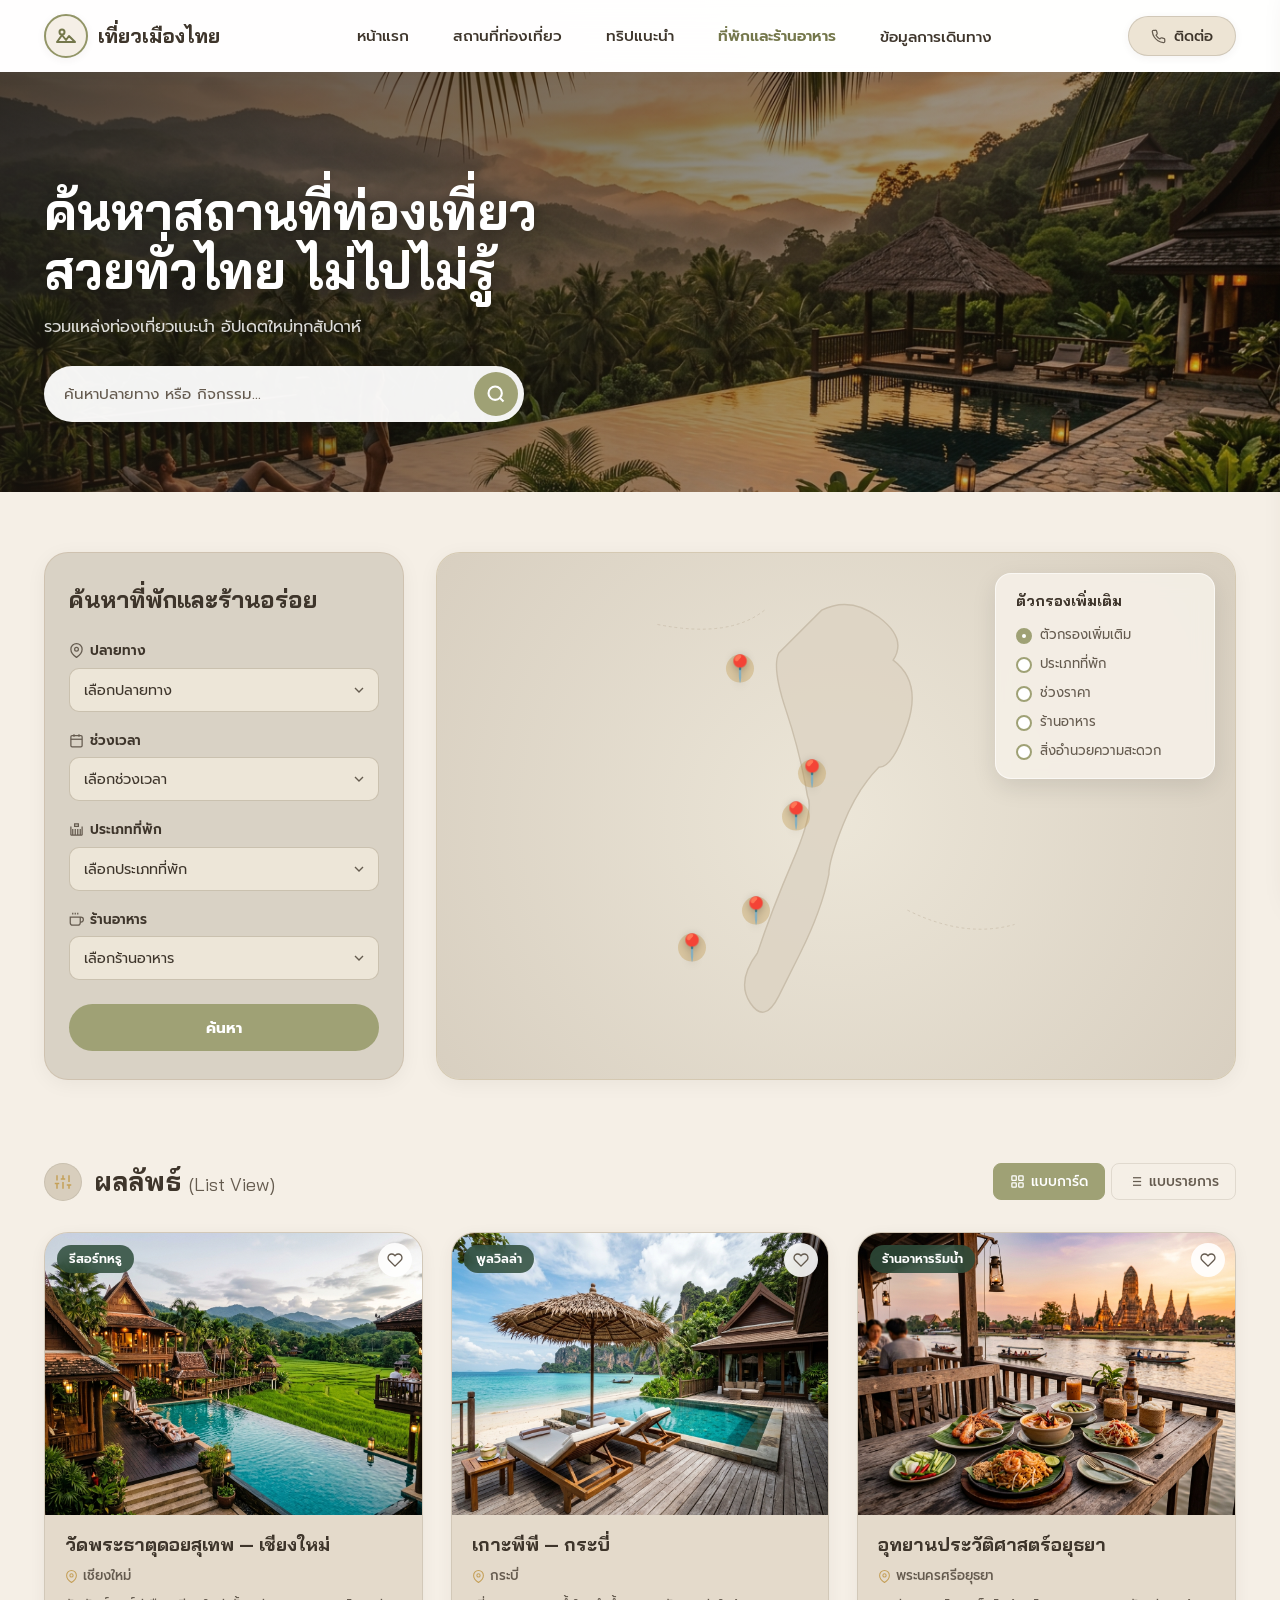
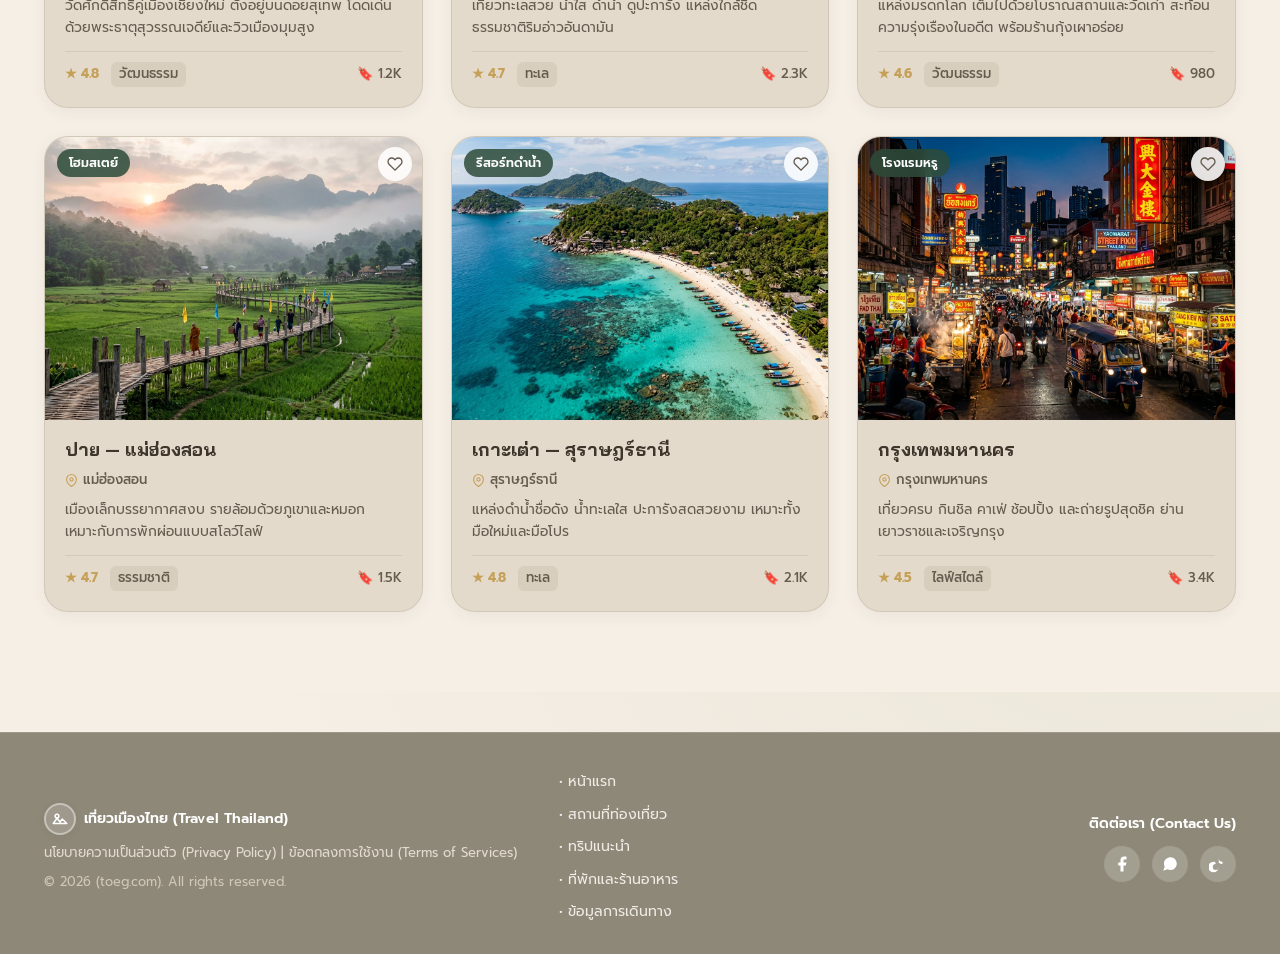
==== hotels.html @ 542adbb3 "Add files via upload" ====
<!DOCTYPE html>
<html lang="th">

<head>
  <meta charset="UTF-8">
  <meta name="viewport" content="width=device-width, initial-scale=1.0">
  <meta name="description"
    content="ค้นหาที่พักและร้านอาหารทั่วไทย - รวมรีสอร์ท โรงแรมสวย ร้านอาหารอร่อย คาเฟ่ยอดนิยมทั่วประเทศไทย">
  <meta name="keywords"
    content="ที่พัก, ร้านอาหาร, โรงแรม, รีสอร์ท, คาเฟ่, ที่พักเชียงใหม่, ที่พักกระบี่, ร้านอร่อยอยุธยา, เที่ยวไทย">
  <title>ที่พักและร้านอาหาร - เที่ยวเมืองไทย</title>

  <link rel="preconnect" href="https://fonts.googleapis.com">
  <link rel="preconnect" href="https://fonts.gstatic.com" crossorigin>

  <link rel="stylesheet" href="css/global.css">
  <link rel="stylesheet" href="css/components.css">
  <link rel="stylesheet" href="css/animations.css">
  <link rel="stylesheet" href="css/responsive.css">
  <link rel="stylesheet" href="css/hotels.css">
</head>

<body>

  <!-- =========================================================================
       HEADER (shared)
       ========================================================================= -->
  <header class="site-header" id="siteHeader">
    <div class="header-container">
      <a href="index.html" class="header-brand" aria-label="เที่ยวเมืองไทย หน้าแรก">
        <div class="brand-logo-circle">
          <svg viewBox="0 0 24 24" fill="none" stroke="currentColor" stroke-width="2" stroke-linecap="round"
            stroke-linejoin="round">
            <path d="M3 18l5-7 4 5 3-4 6 6H3z" />
            <circle cx="8" cy="8" r="2.5" />
          </svg>
        </div>
        <span class="brand-text">เที่ยวเมืองไทย</span>
      </a>

      <nav class="header-nav" aria-label="Main Navigation">
        <a href="index.html" class="header-nav-link">หน้าแรก</a>
        <a href="destinations.html" class="header-nav-link">สถานที่ท่องเที่ยว</a>
        <a href="trips.html" class="header-nav-link">ทริปแนะนำ</a>
        <a href="hotels.html" class="header-nav-link active">ที่พักและร้านอาหาร</a>
        <button class="header-nav-link" onclick="window.location='travel-info.html'">ข้อมูลการเดินทาง</button>
      </nav>

      <button class="header-contact-btn" id="headerContactBtn" aria-label="ติดต่อเรา" onclick="window.location='contact.html'">
        <svg viewBox="0 0 24 24" fill="none" stroke="currentColor" stroke-width="2" stroke-linecap="round"
          stroke-linejoin="round">
          <path
            d="M22 16.92v3a2 2 0 0 1-2.18 2 19.79 19.79 0 0 1-8.63-3.07 19.5 19.5 0 0 1-6-6 19.79 19.79 0 0 1-3.07-8.67A2 2 0 0 1 4.11 2h3a2 2 0 0 1 2 1.72 12.84 12.84 0 0 0 .7 2.81 2 2 0 0 1-.45 2.11L8.09 9.91a16 16 0 0 0 6 6l1.27-1.27a2 2 0 0 1 2.11-.45 12.84 12.84 0 0 0 2.81.7A2 2 0 0 1 22 16.92z">
          </path>
        </svg>
        <span>ติดต่อ</span>
      </button>

      <!-- Mobile Top Bar -->
      <div class="mobile-top-bar">
        <a href="index.html" class="header-brand" aria-label="เที่ยวเมืองไทย" style="display: flex;">
          <div class="brand-logo-circle">
            <svg viewBox="0 0 24 24" fill="none" stroke="currentColor" stroke-width="2" stroke-linecap="round"
              stroke-linejoin="round">
              <path d="M3 18l5-7 4 5 3-4 6 6H3z" />
              <circle cx="8" cy="8" r="2.5" />
            </svg>
          </div>
          <span
            style="font-family: var(--font-heading); font-weight: 700; font-size: 1.15rem; color: var(--text-primary);">เที่ยวเมืองไทย</span>
        </a>
        <button class="hamburger-btn" id="hamburgerBtn" aria-label="เปิดเมนู" aria-expanded="false">
          <div class="hamburger-icon">
            <span></span>
            <span></span>
            <span></span>
          </div>
        </button>
      </div>
    </div>
  </header>

  <!-- Mobile Drawer -->
  <div class="mobile-drawer-overlay" id="drawerOverlay"></div>
  <aside class="mobile-drawer" id="mobileDrawer" aria-label="Mobile Navigation Drawer">
    <div>
      <div style="display: flex; align-items: center; gap: 10px; margin-bottom: 28px;">
        <div class="brand-logo-circle" style="width: 40px; height: 40px;">
          <svg viewBox="0 0 24 24" fill="none" stroke="currentColor" stroke-width="2" stroke-linecap="round"
            stroke-linejoin="round" style="width: 22px; height: 22px;">
            <path d="M3 18l5-7 4 5 3-4 6 6H3z" />
            <circle cx="8" cy="8" r="2.5" />
          </svg>
        </div>
        <span
          style="font-family: var(--font-heading); font-size: 1.25rem; font-weight: 700; color: var(--text-primary);">เที่ยวเมืองไทย</span>
      </div>
      <ul class="drawer-nav-list">
        <li><a href="index.html" class="drawer-nav-link">หน้าแรก</a></li>
        <li><a href="destinations.html" class="drawer-nav-link">สถานที่ท่องเที่ยว</a></li>
        <li><a href="trips.html" class="drawer-nav-link">ทริปแนะนำ</a></li>
        <li><a href="hotels.html" class="drawer-nav-link active">ที่พักและร้านอาหาร</a></li>
        <li><a href="travel-info.html" class="drawer-nav-link">ข้อมูลการเดินทาง</a></li>
        <li><a href="#" class="drawer-nav-link">ติดต่อเรา</a></li>
      </ul>
    </div>
    <div class="drawer-footer">
      <p style="font-size: 0.85rem; color: var(--text-secondary);">สัมผัสเสน่ห์ท่องเที่ยวทั่วไทย</p>
    </div>
  </aside>

  <!-- =========================================================================
       HERO BANNER
       ========================================================================= -->
  <section class="hotels-hero">
    <div class="hotels-hero-bg">
      <img src="assets/images/hotels_hero.jpg" alt="รีสอร์ทสวยบรรยากาศดี" loading="eager">
      <div class="hotels-hero-overlay"></div>
    </div>

    <div class="container hotels-hero-content">
      <div class="hotels-hero-box reveal reveal-up">
        <h1 class="hotels-hero-title">
          ค้นหาสถานที่ท่องเที่ยว<br>
          สวยทั่วไทย ไม่ไปไม่รู้
        </h1>
        <p class="hotels-hero-subtitle">รวมแหล่งท่องเที่ยวแนะนำ อัปเดตใหม่ทุกสัปดาห์</p>

        <div class="hotels-search-box">
          <input type="text" id="hotelsHeroSearch" class="hotels-search-input"
            placeholder="ค้นหาปลายทาง หรือ กิจกรรม..." aria-label="ค้นหาที่พักและร้านอาหาร">
          <button class="hotels-search-btn" id="hotelsSearchBtn" aria-label="ค้นหา">
            <svg viewBox="0 0 24 24" fill="none" stroke="currentColor" stroke-width="2.5">
              <circle cx="11" cy="11" r="8" />
              <line x1="21" y1="21" x2="16.65" y2="16.65" />
            </svg>
          </button>
        </div>
      </div>
    </div>
  </section>

  <!-- =========================================================================
       SEARCH & INTERACTIVE MAP FILTER SECTION
       ========================================================================= -->
  <section class="hotels-filter-section">
    <div class="container">
      <div class="hotels-filter-grid">

        <!-- Left Column: Search Form -->
        <div class="hotels-form-card reveal reveal-left">
          <h2 class="hotels-form-title">ค้นหาที่พักและร้านอร่อย</h2>

          <div class="hotels-form-group">
            <label class="hotels-form-label" for="selectLocation">
              <svg viewBox="0 0 24 24" fill="none" stroke="currentColor" stroke-width="2">
                <path d="M21 10c0 7-9 13-9 13s-9-6-9-13a9 9 0 0 1 18 0z" />
                <circle cx="12" cy="10" r="3" />
              </svg>
              ปลายทาง
            </label>
            <div class="hotels-select-wrap">
              <select id="selectLocation" class="hotels-select">
                <option value="">เลือกปลายทาง</option>
                <option value="เชียงใหม่">เชียงใหม่</option>
                <option value="กระบี่">กระบี่</option>
                <option value="พระนครศรีอยุธยา">พระนครศรีอยุธยา</option>
                <option value="แม่ฮ่องสอน">แม่ฮ่องสอน (ปาย)</option>
                <option value="สุราษฎร์ธานี">สุราษฎร์ธานี (เกาะเต่า)</option>
                <option value="กรุงเทพมหานคร">กรุงเทพมหานคร</option>
              </select>
              <svg class="select-arrow" viewBox="0 0 24 24" fill="none" stroke="currentColor" stroke-width="2">
                <polyline points="6 9 12 15 18 9" />
              </svg>
            </div>
          </div>

          <div class="hotels-form-group">
            <label class="hotels-form-label" for="selectPeriod">
              <svg viewBox="0 0 24 24" fill="none" stroke="currentColor" stroke-width="2">
                <rect x="3" y="4" width="18" height="18" rx="2" ry="2" />
                <line x1="16" y1="2" x2="16" y2="6" />
                <line x1="8" y1="2" x2="8" y2="6" />
                <line x1="3" y1="10" x2="21" y2="10" />
              </svg>
              ช่วงเวลา
            </label>
            <div class="hotels-select-wrap">
              <select id="selectPeriod" class="hotels-select">
                <option value="">เลือกช่วงเวลา</option>
                <option value="ไฮซีซั่น">ไฮซีซั่น (พ.ย. - ก.พ.)</option>
                <option value="ฤดูร้อน">ฤดูร้อน (มี.ค. - พ.ค.)</option>
                <option value="ฤดูฝน">ฤดูฝน (มิ.ย. - ต.ค.)</option>
                <option value="สุดสัปดาห์">สุดสัปดาห์ (เสาร์-อาทิตย์)</option>
              </select>
              <svg class="select-arrow" viewBox="0 0 24 24" fill="none" stroke="currentColor" stroke-width="2">
                <polyline points="6 9 12 15 18 9" />
              </svg>
            </div>
          </div>

          <div class="hotels-form-group">
            <label class="hotels-form-label" for="selectHotelType">
              <svg viewBox="0 0 24 24" fill="none" stroke="currentColor" stroke-width="2">
                <path d="M3 21h18M3 7v14M21 7v14M6 21V11m4 10V11m4 10V11m4 10V11M9 3h6v4H9z" />
              </svg>
              ประเภทที่พัก
            </label>
            <div class="hotels-select-wrap">
              <select id="selectHotelType" class="hotels-select">
                <option value="">เลือกประเภทที่พัก</option>
                <option value="รีสอร์ทหรู">รีสอร์ทหรู (Luxury Resort)</option>
                <option value="พูลวิลล่า">พูลวิลล่าติดทะเล (Pool Villa)</option>
                <option value="โฮมสเตย์">โฮมสเตย์ธรรมชาติ (Homestay)</option>
                <option value="โรงแรม">โรงแรมใจกลางเมือง (Hotel)</option>
              </select>
              <svg class="select-arrow" viewBox="0 0 24 24" fill="none" stroke="currentColor" stroke-width="2">
                <polyline points="6 9 12 15 18 9" />
              </svg>
            </div>
          </div>

          <div class="hotels-form-group">
            <label class="hotels-form-label" for="selectRestType">
              <svg viewBox="0 0 24 24" fill="none" stroke="currentColor" stroke-width="2">
                <path d="M18 8h1a4 4 0 0 1 0 8h-1M2 8h16v9a4 4 0 0 1-4 4H6a4 4 0 0 1-4-4V8zM6 1v3M10 1v3M14 1v3" />
              </svg>
              ร้านอาหาร
            </label>
            <div class="hotels-select-wrap">
              <select id="selectRestType" class="hotels-select">
                <option value="">เลือกร้านอาหาร</option>
                <option value="อาหารไทยโบราณ">อาหารไทยโบราณ / ริมน้ำ</option>
                <option value="ซีฟู้ดสด">อาหารทะเลสด / ซีฟู้ด</option>
                <option value="คาเฟ่">คาเฟ่ & เบเกอรี่</option>
                <option value="Street Food">สตรีทฟู้ดระดับมิชลิน</option>
              </select>
              <svg class="select-arrow" viewBox="0 0 24 24" fill="none" stroke="currentColor" stroke-width="2">
                <polyline points="6 9 12 15 18 9" />
              </svg>
            </div>
          </div>

          <button class="hotels-submit-btn" id="hotelsFormSubmit">ค้นหา</button>
        </div>

        <!-- Right Column: Interactive Map Preview -->
        <div class="hotels-map-card reveal reveal-right">
          <div class="hotels-map-container" id="mapContainer">
            <!-- Stylized Thailand Map Graphic SVG -->
            <svg class="thailand-map-svg" viewBox="0 0 600 700" fill="none" xmlns="http://www.w3.org/2000/svg">
              <path class="map-land"
                d="M 280 80 Q 320 60 360 90 T 380 150 Q 420 180 400 240 T 360 300 Q 330 330 310 380 T 290 450 Q 280 500 250 560 T 220 620 Q 200 660 180 630 T 190 560 Q 210 500 240 430 T 260 340 Q 250 280 230 220 T 220 140 Z"
                fill="#DDD4C4" stroke="#C5B9A5" stroke-width="2" />
              <path class="map-sea-lines" d="M 50 100 Q 150 120 200 80" stroke="#C5B9A5" stroke-width="1"
                stroke-dasharray="4 4" />
              <path class="map-sea-lines" d="M 400 500 Q 480 540 550 520" stroke="#C5B9A5" stroke-width="1"
                stroke-dasharray="4 4" />
            </svg>

            <!-- Interactive Map Pins -->
            <div class="map-pin pin-chiangmai" data-loc="เชียงใหม่" style="top: 22%; left: 38%;">
              <div class="pin-pulse"></div>
              <div class="pin-icon">📍</div>
              <div class="pin-tooltip">เชียงใหม่ (14 ที่พัก/ร้าน)</div>
            </div>

            <div class="map-pin pin-ayutthaya" data-loc="พระนครศรีอยุธยา" style="top: 42%; left: 47%;">
              <div class="pin-pulse"></div>
              <div class="pin-icon">📍</div>
              <div class="pin-tooltip">อยุธยา (8 ที่พัก/ร้าน)</div>
            </div>

            <div class="map-pin pin-bangkok" data-loc="กรุงเทพมหานคร" style="top: 50%; left: 45%;">
              <div class="pin-pulse"></div>
              <div class="pin-icon">📍</div>
              <div class="pin-tooltip">กรุงเทพฯ (22 ที่พัก/ร้าน)</div>
            </div>

            <div class="map-pin pin-krabi" data-loc="กระบี่" style="top: 75%; left: 32%;">
              <div class="pin-pulse"></div>
              <div class="pin-icon">📍</div>
              <div class="pin-tooltip">กระบี่ (11 ที่พัก/ร้าน)</div>
            </div>

            <div class="map-pin pin-surat" data-loc="สุราษฎร์ธานี" style="top: 68%; left: 40%;">
              <div class="pin-pulse"></div>
              <div class="pin-icon">📍</div>
              <div class="pin-tooltip">เกาะเต่า/สุราษฎร์ (9 ที่พัก/ร้าน)</div>
            </div>

            <!-- Floating Filter Widget Overlay (Figma style) -->
            <div class="map-filter-widget">
              <div class="widget-title">ตัวกรองเพิ่มเติม</div>
              <label class="widget-check-item">
                <input type="checkbox" id="checkFilterAll" checked>
                <span class="custom-radio"></span>
                <span>ตัวกรองเพิ่มเติม</span>
              </label>
              <label class="widget-check-item">
                <input type="checkbox" id="checkHotel">
                <span class="custom-radio"></span>
                <span>ประเภทที่พัก</span>
              </label>
              <label class="widget-check-item">
                <input type="checkbox" id="checkPrice">
                <span class="custom-radio"></span>
                <span>ช่วงราคา</span>
              </label>
              <label class="widget-check-item">
                <input type="checkbox" id="checkRest">
                <span class="custom-radio"></span>
                <span>ร้านอาหาร</span>
              </label>
              <label class="widget-check-item">
                <input type="checkbox" id="checkFacility">
                <span class="custom-radio"></span>
                <span>สิ่งอำนวยความสะดวก</span>
              </label>
            </div>

          </div>
        </div>

      </div>
    </div>
  </section>

  <!-- =========================================================================
       RESULTS SECTION (List / Grid View)
       ========================================================================= -->
  <section class="hotels-results-section">
    <div class="container">

      <!-- Results Header with View Toggle -->
      <div class="hotels-results-header reveal reveal-up">
        <div class="hotels-results-title-group">
          <div class="hotels-icon-wrap">
            <svg viewBox="0 0 24 24" fill="none" stroke="currentColor" stroke-width="2">
              <line x1="4" y1="21" x2="4" y2="14" />
              <line x1="4" y1="10" x2="4" y2="3" />
              <line x1="12" y1="21" x2="12" y2="12" />
              <line x1="12" y1="8" x2="12" y2="3" />
              <line x1="20" y1="21" x2="20" y2="16" />
              <line x1="20" y1="12" x2="20" y2="3" />
              <line x1="1" y1="14" x2="7" y2="14" />
              <line x1="9" y1="8" x2="15" y2="8" />
              <line x1="17" y1="16" x2="23" y2="16" />
            </svg>
          </div>
          <h2 class="hotels-results-heading">ผลลัพธ์ <span>(List View)</span></h2>
        </div>

        <div class="hotels-view-toggle">
          <button class="hotels-toggle-btn active" id="btnGridView" aria-label="แบบการ์ด">
            <svg viewBox="0 0 24 24" fill="none" stroke="currentColor" stroke-width="2">
              <rect x="3" y="3" width="7" height="7" rx="1" />
              <rect x="14" y="3" width="7" height="7" rx="1" />
              <rect x="14" y="14" width="7" height="7" rx="1" />
              <rect x="3" y="14" width="7" height="7" rx="1" />
            </svg>
            <span>แบบการ์ด</span>
          </button>
          <button class="hotels-toggle-btn" id="btnListView" aria-label="แบบรายการ">
            <svg viewBox="0 0 24 24" fill="none" stroke="currentColor" stroke-width="2">
              <line x1="8" y1="6" x2="21" y2="6" />
              <line x1="8" y1="12" x2="21" y2="12" />
              <line x1="8" y1="18" x2="21" y2="18" />
              <line x1="3" y1="6" x2="3.01" y2="6" />
              <line x1="3" y1="12" x2="3.01" y2="12" />
              <line x1="3" y1="18" x2="3.01" y2="18" />
            </svg>
            <span>แบบรายการ</span>
          </button>
        </div>
      </div>

      <!-- Hotel / Restaurant Cards Grid (3 Columns) -->
      <div class="hotels-cards-grid" id="hotelsGrid">

        <!-- Card 1: Chiang Mai Luxury Resort -->
        <article class="hotel-card" data-location="เชียงใหม่" data-type="รีสอร์ทหรู" data-name="วัดพระธาตุดอยสุเทพ รีสอร์ทเชียงใหม่">
          <div class="hotel-card-img">
            <img src="assets/images/luxury_resort_chiangmai.jpg" alt="รีสอร์ทเชียงใหม่" loading="lazy">
            <div class="hotel-badge">รีสอร์ทหรู</div>
            <button class="hotel-fav-btn" aria-label="บันทึก">
              <svg viewBox="0 0 24 24" fill="none" stroke="currentColor" stroke-width="2"><path d="M20.84 4.61a5.5 5.5 0 0 0-7.78 0L12 5.67l-1.06-1.06a5.5 5.5 0 0 0-7.78 7.78l1.06 1.06L12 21.23l7.78-7.78 1.06-1.06a5.5 5.5 0 0 0 0-7.78z"/></svg>
            </button>
          </div>
          <div class="hotel-card-body">
            <h3 class="hotel-card-title">วัดพระธาตุดอยสุเทพ — เชียงใหม่</h3>
            <div class="hotel-card-location">
              <svg viewBox="0 0 24 24" fill="none" stroke="currentColor" stroke-width="2"><path d="M21 10c0 7-9 13-9 13s-9-6-9-13a9 9 0 0 1 18 0z"/><circle cx="12" cy="10" r="3"/></svg>
              เชียงใหม่
            </div>
            <p class="hotel-card-desc">วัดศักดิ์สิทธิ์คู่เมืองเชียงใหม่ ตั้งอยู่บนดอยสุเทพ โดดเด่นด้วยพระธาตุสุวรรณเจดีย์และวิวเมืองมุมสูง</p>
            <div class="hotel-card-stats">
              <span class="stat-rating">★ 4.8</span>
              <span class="stat-tag">วัฒนธรรม</span>
              <span class="stat-count">🔖 1.2K</span>
            </div>
          </div>
        </article>

        <!-- Card 2: Krabi Beach Villa -->
        <article class="hotel-card" data-location="กระบี่" data-type="พูลวิลล่า" data-name="เกาะพีพี พูลวิลล่ากระบี่">
          <div class="hotel-card-img">
            <img src="assets/images/sea_villa_krabi.jpg" alt="พูลวิลล่ากระบี่" loading="lazy">
            <div class="hotel-badge">พูลวิลล่า</div>
            <button class="hotel-fav-btn" aria-label="บันทึก">
              <svg viewBox="0 0 24 24" fill="none" stroke="currentColor" stroke-width="2"><path d="M20.84 4.61a5.5 5.5 0 0 0-7.78 0L12 5.67l-1.06-1.06a5.5 5.5 0 0 0-7.78 7.78l1.06 1.06L12 21.23l7.78-7.78 1.06-1.06a5.5 5.5 0 0 0 0-7.78z"/></svg>
            </button>
          </div>
          <div class="hotel-card-body">
            <h3 class="hotel-card-title">เกาะพีพี — กระบี่</h3>
            <div class="hotel-card-location">
              <svg viewBox="0 0 24 24" fill="none" stroke="currentColor" stroke-width="2"><path d="M21 10c0 7-9 13-9 13s-9-6-9-13a9 9 0 0 1 18 0z"/><circle cx="12" cy="10" r="3"/></svg>
              กระบี่
            </div>
            <p class="hotel-card-desc">เที่ยวทะเลสวย น้ำใส ดำน้ำ ดูปะการัง แหล่งใกล้ชิดธรรมชาติริมอ่าวอันดามัน</p>
            <div class="hotel-card-stats">
              <span class="stat-rating">★ 4.7</span>
              <span class="stat-tag">ทะเล</span>
              <span class="stat-count">🔖 2.3K</span>
            </div>
          </div>
        </article>

        <!-- Card 3: Ayutthaya Riverside Restaurant -->
        <article class="hotel-card" data-location="พระนครศรีอยุธยา" data-type="อาหารไทยโบราณ" data-name="อุทยานประวัติศาสตร์อยุธยา ร้านอาหารริมน้ำ">
          <div class="hotel-card-img">
            <img src="assets/images/riverside_restaurant_ayutthaya.jpg" alt="ร้านอาหารอยุธยา" loading="lazy">
            <div class="hotel-badge">ร้านอาหารริมน้ำ</div>
            <button class="hotel-fav-btn" aria-label="บันทึก">
              <svg viewBox="0 0 24 24" fill="none" stroke="currentColor" stroke-width="2"><path d="M20.84 4.61a5.5 5.5 0 0 0-7.78 0L12 5.67l-1.06-1.06a5.5 5.5 0 0 0-7.78 7.78l1.06 1.06L12 21.23l7.78-7.78 1.06-1.06a5.5 5.5 0 0 0 0-7.78z"/></svg>
            </button>
          </div>
          <div class="hotel-card-body">
            <h3 class="hotel-card-title">อุทยานประวัติศาสตร์อยุธยา</h3>
            <div class="hotel-card-location">
              <svg viewBox="0 0 24 24" fill="none" stroke="currentColor" stroke-width="2"><path d="M21 10c0 7-9 13-9 13s-9-6-9-13a9 9 0 0 1 18 0z"/><circle cx="12" cy="10" r="3"/></svg>
              พระนครศรีอยุธยา
            </div>
            <p class="hotel-card-desc">แหล่งมรดกโลก เต็มไปด้วยโบราณสถานและวัดเก่า สะท้อนความรุ่งเรืองในอดีต พร้อมร้านกุ้งเผาอร่อย</p>
            <div class="hotel-card-stats">
              <span class="stat-rating">★ 4.6</span>
              <span class="stat-tag">วัฒนธรรม</span>
              <span class="stat-count">🔖 980</span>
            </div>
          </div>
        </article>

        <!-- Card 4: Pai Mountain Homestay -->
        <article class="hotel-card" data-location="แม่ฮ่องสอน" data-type="โฮมสเตย์" data-name="ปาย โฮมสเตย์แม่ฮ่องสอน">
          <div class="hotel-card-img">
            <img src="assets/images/pai_trip.jpg" alt="ปายโฮมสเตย์" loading="lazy">
            <div class="hotel-badge">โฮมสเตย์</div>
            <button class="hotel-fav-btn" aria-label="บันทึก">
              <svg viewBox="0 0 24 24" fill="none" stroke="currentColor" stroke-width="2"><path d="M20.84 4.61a5.5 5.5 0 0 0-7.78 0L12 5.67l-1.06-1.06a5.5 5.5 0 0 0-7.78 7.78l1.06 1.06L12 21.23l7.78-7.78 1.06-1.06a5.5 5.5 0 0 0 0-7.78z"/></svg>
            </button>
          </div>
          <div class="hotel-card-body">
            <h3 class="hotel-card-title">ปาย — แม่ฮ่องสอน</h3>
            <div class="hotel-card-location">
              <svg viewBox="0 0 24 24" fill="none" stroke="currentColor" stroke-width="2"><path d="M21 10c0 7-9 13-9 13s-9-6-9-13a9 9 0 0 1 18 0z"/><circle cx="12" cy="10" r="3"/></svg>
              แม่ฮ่องสอน
            </div>
            <p class="hotel-card-desc">เมืองเล็กบรรยากาศสงบ รายล้อมด้วยภูเขาและหมอก เหมาะกับการพักผ่อนแบบสโลว์ไลฟ์</p>
            <div class="hotel-card-stats">
              <span class="stat-rating">★ 4.7</span>
              <span class="stat-tag">ธรรมชาติ</span>
              <span class="stat-count">🔖 1.5K</span>
            </div>
          </div>
        </article>

        <!-- Card 5: Koh Tao Diving Resort -->
        <article class="hotel-card" data-location="สุราษฎร์ธานี" data-type="รีสอร์ทหรู" data-name="เกาะเต่า รีสอร์ทดำน้ำ">
          <div class="hotel-card-img">
            <img src="assets/images/koh_tao_trip.jpg" alt="เกาะเต่ารีสอร์ท" loading="lazy">
            <div class="hotel-badge">รีสอร์ทดำน้ำ</div>
            <button class="hotel-fav-btn" aria-label="บันทึก">
              <svg viewBox="0 0 24 24" fill="none" stroke="currentColor" stroke-width="2"><path d="M20.84 4.61a5.5 5.5 0 0 0-7.78 0L12 5.67l-1.06-1.06a5.5 5.5 0 0 0-7.78 7.78l1.06 1.06L12 21.23l7.78-7.78 1.06-1.06a5.5 5.5 0 0 0 0-7.78z"/></svg>
            </button>
          </div>
          <div class="hotel-card-body">
            <h3 class="hotel-card-title">เกาะเต่า — สุราษฎร์ธานี</h3>
            <div class="hotel-card-location">
              <svg viewBox="0 0 24 24" fill="none" stroke="currentColor" stroke-width="2"><path d="M21 10c0 7-9 13-9 13s-9-6-9-13a9 9 0 0 1 18 0z"/><circle cx="12" cy="10" r="3"/></svg>
              สุราษฎร์ธานี
            </div>
            <p class="hotel-card-desc">แหล่งดำน้ำชื่อดัง น้ำทะเลใส ปะการังสดสวยงาม เหมาะทั้งมือใหม่และมือโปร</p>
            <div class="hotel-card-stats">
              <span class="stat-rating">★ 4.8</span>
              <span class="stat-tag">ทะเล</span>
              <span class="stat-count">🔖 2.1K</span>
            </div>
          </div>
        </article>

        <!-- Card 6: Bangkok City Luxury Hotel -->
        <article class="hotel-card" data-location="กรุงเทพมหานคร" data-type="โรงแรม" data-name="กรุงเทพมหานคร โรงแรมสไตล์ลักชัวรี่">
          <div class="hotel-card-img">
            <img src="assets/images/bangkok_trip.jpg" alt="โรงแรมกรุงเทพ" loading="lazy">
            <div class="hotel-badge">โรงแรมหรู</div>
            <button class="hotel-fav-btn" aria-label="บันทึก">
              <svg viewBox="0 0 24 24" fill="none" stroke="currentColor" stroke-width="2"><path d="M20.84 4.61a5.5 5.5 0 0 0-7.78 0L12 5.67l-1.06-1.06a5.5 5.5 0 0 0-7.78 7.78l1.06 1.06L12 21.23l7.78-7.78 1.06-1.06a5.5 5.5 0 0 0 0-7.78z"/></svg>
            </button>
          </div>
          <div class="hotel-card-body">
            <h3 class="hotel-card-title">กรุงเทพมหานคร</h3>
            <div class="hotel-card-location">
              <svg viewBox="0 0 24 24" fill="none" stroke="currentColor" stroke-width="2"><path d="M21 10c0 7-9 13-9 13s-9-6-9-13a9 9 0 0 1 18 0z"/><circle cx="12" cy="10" r="3"/></svg>
              กรุงเทพมหานคร
            </div>
            <p class="hotel-card-desc">เที่ยวครบ กินชิล คาเฟ่ ช้อปปิ้ง และถ่ายรูปสุดชิค ย่านเยาวราชและเจริญกรุง</p>
            <div class="hotel-card-stats">
              <span class="stat-rating">★ 4.5</span>
              <span class="stat-tag">ไลฟ์สไตล์</span>
              <span class="stat-count">🔖 3.4K</span>
            </div>
          </div>
        </article>

      </div>

    </div>
  </section>

  <!-- =========================================================================
       FOOTER (shared)
       ========================================================================= -->
  <footer class="site-footer" id="footer">
    <div class="container">
      <div class="footer-content-grid">
        <div class="footer-col-left">
          <div class="footer-logo-row">
            <div class="brand-logo-circle"
              style="width: 32px; height: 32px; border-color: rgba(255, 255, 255, 0.4); background: rgba(255, 255, 255, 0.15); color: #FFFFFF;">
              <svg viewBox="0 0 24 24" fill="none" stroke="currentColor" stroke-width="2" stroke-linecap="round"
                stroke-linejoin="round" style="width: 18px; height: 18px;">
                <path d="M3 18l5-7 4 5 3-4 6 6H3z" />
                <circle cx="8" cy="8" r="2.5" />
              </svg>
            </div>
            <span>เที่ยวเมืองไทย (Travel Thailand)</span>
          </div>
          <div class="footer-legal-links">
            <button class="footer-legal-link">นโยบายความเป็นส่วนตัว (Privacy Policy)</button>
            | <button class="footer-legal-link">ข้อตกลงการใช้งาน (Terms of Services)</button>
          </div>
          <div class="footer-copyright">&copy; 2026 (toeg.com). All rights reserved.</div>
        </div>
        <div class="footer-col-center">
          <a href="index.html" class="footer-quick-link">• หน้าแรก</a>
          <a href="destinations.html" class="footer-quick-link">• สถานที่ท่องเที่ยว</a>
          <a href="trips.html" class="footer-quick-link">• ทริปแนะนำ</a>
          <a href="hotels.html" class="footer-quick-link">• ที่พักและร้านอาหาร</a>
          <a href="travel-info.html" class="footer-quick-link">• ข้อมูลการเดินทาง</a>
        </div>
        <div class="footer-col-right">
          <div class="footer-contact-title">ติดต่อเรา (Contact Us)</div>
          <div class="footer-social-icons">
            <button class="social-icon-btn" aria-label="Facebook">
              <svg viewBox="0 0 24 24" fill="currentColor"><path d="M18 2h-3a5 5 0 0 0-5 5v3H7v4h3v8h4v-8h3l1-4h-4V7a1 1 0 0 1 1-1h3z" /></svg>
            </button>
            <button class="social-icon-btn" aria-label="LINE">
              <svg viewBox="0 0 24 24" fill="currentColor"><path d="M21 11.5a8.38 8.38 0 0 1-.9 3.8 8.5 8.5 0 0 1-7.6 4.7 8.38 8.38 0 0 1-3.8-.9L3 21l1.9-5.7a8.38 8.38 0 0 1-.9-3.8 8.5 8.5 0 0 1 4.7-7.6 8.38 8.38 0 0 1 3.8-.9h.5a8.48 8.48 0 0 1 8 8v.5z" /></svg>
            </button>
            <button class="social-icon-btn" aria-label="TikTok">
              <svg viewBox="0 0 24 24" fill="currentColor"><path d="M9 12a4 4 0 1 0 4 4V4a5 5 0 0 0 5 5v3a8 8 0 0 1-5-1.7V16a7 7 0 1 1-7-7c.7 0 1.4.1 2 .3V9z" /></svg>
            </button>
          </div>
        </div>
      </div>
    </div>
  </footer>

  <script src="js/main.js"></script>
  <script src="js/hotels.js"></script>

</body>
</html>
---- css/global.css ----
/* ==========================================================================
   GLOBAL DESIGN TOKENS & RESET - เที่ยวเมืองไทย (Travel Thailand)
   ========================================================================== */

@import url('https://fonts.googleapis.com/css2?family=Bai+Jamjuree:ital,wght@0,300;0,400;0,500;0,600;0,700;1,400;1,600&family=Prompt:ital,wght@0,300;0,400;0,500;0,600;0,700;1,400&family=Sarabun:wght@300;400;500;600&display=swap');

:root {
  /* Color Palette - Warm Thai Earth Tones */
  --bg-main: #F5EFE6;
  --bg-secondary: #EBE2D4;
  --bg-card: #E4DACB;
  --bg-card-hover: #DFD4C3;
  --bg-pill: #D8CEBD;
  --bg-pill-active: #9FA175;
  --bg-pill-hover: #CCC1AF;
  --bg-badge: #A4A67E;
  --bg-footer: #8E8878;
  --bg-footer-dark: #6C6658;
  
  /* Text Colors */
  --text-primary: #3E352B;
  --text-secondary: #655B4F;
  --text-muted: #867C6F;
  --text-light: #FBF8F3;
  --text-white: #FFFFFF;
  --text-badge: #F4EFE6;
  --text-accent: #8E6D38;

  /* Accent & Highlights */
  --accent-gold: #C5A059;
  --accent-gold-light: #E7CF9C;
  --accent-olive: #929567;
  --accent-olive-dark: #74774B;
  --accent-tan: #C9BAA5;
  --accent-bronze: #885B35;
  
  /* Borders & Shadows */
  --border-light: rgba(142, 136, 120, 0.2);
  --border-card: rgba(110, 95, 78, 0.15);
  --shadow-sm: 0 2px 8px rgba(62, 53, 43, 0.06);
  --shadow-md: 0 8px 24px rgba(62, 53, 43, 0.09);
  --shadow-lg: 0 16px 36px rgba(62, 53, 43, 0.12);
  --shadow-floating: 0 12px 28px rgba(44, 37, 30, 0.15);
  
  /* Typography */
  --font-heading: 'Bai Jamjuree', 'Prompt', sans-serif;
  --font-body: 'Prompt', 'Sarabun', sans-serif;
  --font-thai-script: 'Bai Jamjuree', cursive;
  
  /* Spacing */
  --container-max: 1240px;
  --header-height: 80px;
  --radius-sm: 8px;
  --radius-md: 16px;
  --radius-lg: 24px;
  --radius-xl: 32px;
  --radius-pill: 9999px;
  
  /* Transitions */
  --transition-fast: 0.2s cubic-bezier(0.4, 0, 0.2, 1);
  --transition-normal: 0.35s cubic-bezier(0.4, 0, 0.2, 1);
  --transition-smooth: 0.5s cubic-bezier(0.16, 1, 0.3, 1);
}

/* Base Reset */
*, *::before, *::after {
  box-sizing: border-box;
  margin: 0;
  padding: 0;
}

html {
  scroll-behavior: smooth;
  font-size: 16px;
  -webkit-font-smoothing: antialiased;
  -moz-osx-font-smoothing: grayscale;
}

body {
  font-family: var(--font-body);
  background-color: var(--bg-main);
  color: var(--text-primary);
  line-height: 1.6;
  min-height: 100vh;
  overflow-x: hidden;
  position: relative;
  background-image: 
    radial-gradient(circle at 10% 20%, rgba(201, 186, 165, 0.15) 0%, transparent 40%),
    radial-gradient(circle at 90% 80%, rgba(164, 166, 126, 0.12) 0%, transparent 40%);
}

body.drawer-open {
  overflow: hidden;
}

img {
  max-width: 100%;
  height: auto;
  display: block;
}

a {
  color: inherit;
  text-decoration: none;
  transition: var(--transition-fast);
}

button {
  cursor: pointer;
  border: none;
  outline: none;
  background: none;
  font-family: inherit;
  font-size: inherit;
}

ul, ol {
  list-style: none;
}

/* Layout Container */
.container {
  width: 100%;
  max-width: var(--container-max);
  margin-left: auto;
  margin-right: auto;
  padding-left: 24px;
  padding-right: 24px;
}

/* Section Title Pattern */
.section-header {
  text-align: center;
  margin-bottom: 36px;
  position: relative;
}

.section-title {
  font-family: var(--font-heading);
  font-size: 2.1rem;
  font-weight: 700;
  color: var(--text-primary);
  letter-spacing: -0.01em;
  display: inline-block;
  position: relative;
}

.section-title::after {
  content: '';
  display: block;
  width: 48px;
  height: 3px;
  background: var(--accent-gold);
  margin: 10px auto 0;
  border-radius: var(--radius-pill);
}

/* Utility Classes */
.text-center { text-align: center; }
.flex-center { display: flex; align-items: center; justify-content: center; }
.hidden { display: none !important; }
---- css/components.css ----
/* ==========================================================================
   COMPONENTS CSS - เที่ยวเมืองไทย (Travel Thailand)
   Full-Width Hero Banner & Multi-Slide Cinematic Slider
   ========================================================================== */

/* --------------------------------------------------------------------------
   1. NAVIGATION & FLOATING HEADER
   -------------------------------------------------------------------------- */
.site-header {
  position: sticky;
  top: 0;
  left: 0;
  width: 100%;
  z-index: 1000;
  padding: 14px 0;
  background: rgba(255, 255, 255, 0.95);
  backdrop-filter: blur(16px);
  -webkit-backdrop-filter: blur(16px);
  box-shadow: 0 2px 14px rgba(62, 53, 43, 0.06);
  transition: all var(--transition-normal);
}

.site-header.scrolled {
  padding: 10px 0;
  background: rgba(255, 255, 255, 0.98);
  box-shadow: 0 4px 20px rgba(62, 53, 43, 0.1);
}

.header-container {
  display: flex;
  align-items: center;
  justify-content: space-between;
  width: 100%;
  max-width: var(--container-max);
  margin: 0 auto;
  padding: 0 24px;
}

/* Header Brand / Logo */
.header-brand {
  display: flex;
  align-items: center;
  gap: 10px;
  cursor: pointer;
  text-decoration: none;
}

.brand-logo-circle {
  width: 44px;
  height: 44px;
  border-radius: 50%;
  background: var(--bg-main);
  border: 2px solid var(--accent-olive);
  display: flex;
  align-items: center;
  justify-content: center;
  color: var(--accent-olive-dark);
  box-shadow: var(--shadow-sm);
  transition: all var(--transition-fast);
  flex-shrink: 0;
}

.brand-logo-circle svg {
  width: 24px;
  height: 24px;
}

.header-brand:hover .brand-logo-circle {
  transform: scale(1.08) rotate(5deg);
  border-color: var(--accent-gold);
}

.brand-text {
  font-family: var(--font-heading);
  font-weight: 700;
  font-size: 1.25rem;
  color: var(--text-primary);
  display: none;
}

@media (min-width: 1200px) {
  .brand-text {
    display: inline-block;
  }
}

/* Header Nav Links */
.header-nav {
  display: flex;
  align-items: center;
  gap: 20px;
}

.header-nav-link {
  font-family: var(--font-body);
  font-size: 0.95rem;
  font-weight: 500;
  color: var(--text-primary);
  text-decoration: none;
  padding: 6px 12px;
  border-radius: var(--radius-pill);
  transition: all var(--transition-fast);
  cursor: pointer;
  background: transparent;
  border: none;
  white-space: nowrap;
}

.header-nav-link:hover {
  color: var(--accent-olive-dark);
  background: rgba(164, 166, 126, 0.12);
}

.header-nav-link.active {
  color: var(--accent-olive-dark);
  font-weight: 600;
}

/* Contact Pill Button on Header */
.header-contact-btn {
  display: inline-flex;
  align-items: center;
  gap: 8px;
  padding: 8px 22px;
  border-radius: var(--radius-pill);
  background: #EDE4D4;
  color: var(--text-primary);
  font-family: var(--font-body);
  font-size: 0.92rem;
  font-weight: 500;
  border: 1px solid rgba(142, 136, 120, 0.3);
  box-shadow: var(--shadow-sm);
  transition: all var(--transition-fast);
  cursor: pointer;
  white-space: nowrap;
}

.header-contact-btn:hover {
  background: #E2D5C1;
  transform: translateY(-2px);
  box-shadow: 0 4px 12px rgba(62, 53, 43, 0.12);
}

.header-contact-btn svg {
  width: 15px;
  height: 15px;
  color: var(--text-secondary);
}

/* Mobile Header Elements */
.mobile-top-bar {
  display: none;
  align-items: center;
  justify-content: space-between;
  width: 100%;
}

.hamburger-btn {
  display: none;
  width: 44px;
  height: 44px;
  border-radius: 50%;
  background: var(--bg-pill);
  position: relative;
  align-items: center;
  justify-content: center;
  border: 1px solid var(--border-light);
  box-shadow: var(--shadow-sm);
  transition: all var(--transition-fast);
  z-index: 1100;
  cursor: pointer;
  flex-shrink: 0;
  padding: 0;
}

.hamburger-btn:hover {
  background: var(--bg-pill-hover);
  transform: scale(1.05);
}

.hamburger-icon {
  width: 20px;
  height: 14px;
  position: relative;
  display: flex;
  flex-direction: column;
  justify-content: space-between;
  pointer-events: none;
}

.hamburger-icon span {
  display: block;
  height: 2px;
  width: 100%;
  background-color: var(--text-primary);
  border-radius: 2px;
  transition: all var(--transition-normal);
}

.hamburger-btn.active .hamburger-icon span:nth-child(1) {
  transform: translateY(6px) rotate(45deg);
}

.hamburger-btn.active .hamburger-icon span:nth-child(2) {
  opacity: 0;
  transform: scaleX(0);
}

.hamburger-btn.active .hamburger-icon span:nth-child(3) {
  transform: translateY(-6px) rotate(-45deg);
}

/* Mobile Drawer */
.mobile-drawer-overlay {
  position: fixed;
  top: 0;
  left: 0;
  width: 100%;
  height: 100%;
  background: rgba(44, 37, 30, 0.5);
  backdrop-filter: blur(5px);
  -webkit-backdrop-filter: blur(5px);
  z-index: 1050;
  opacity: 0;
  visibility: hidden;
  transition: all var(--transition-normal);
}

.mobile-drawer-overlay.active {
  opacity: 1;
  visibility: visible;
}

.mobile-drawer {
  position: fixed;
  top: 0;
  right: -320px;
  width: 290px;
  max-width: 85vw;
  height: 100vh;
  height: 100dvh;
  background: var(--bg-main);
  box-shadow: -8px 0 32px rgba(62, 53, 43, 0.25);
  z-index: 1060;
  padding: 80px 24px 32px;
  display: flex;
  flex-direction: column;
  justify-content: space-between;
  transition: right var(--transition-smooth);
  overflow-y: auto;
}

.mobile-drawer.active {
  right: 0;
}

.drawer-nav-list {
  display: flex;
  flex-direction: column;
  gap: 12px;
}

.drawer-nav-link {
  display: flex;
  align-items: center;
  justify-content: space-between;
  padding: 14px 18px;
  border-radius: var(--radius-md);
  font-family: var(--font-heading);
  font-size: 1.05rem;
  font-weight: 500;
  color: var(--text-primary);
  background: var(--bg-pill);
  transition: all var(--transition-fast);
  cursor: pointer;
}

.drawer-nav-link.active {
  background: var(--bg-pill-active);
  color: var(--text-white);
  font-weight: 600;
}

.drawer-nav-link:hover {
  background: var(--bg-pill-hover);
  transform: translateX(4px);
}

.drawer-footer {
  border-top: 1px solid var(--border-light);
  padding-top: 20px;
  text-align: center;
}

.drawer-socials {
  display: flex;
  justify-content: center;
  gap: 12px;
  margin-top: 12px;
}

/* --------------------------------------------------------------------------
   2. FULL-WIDTH HERO BANNER & SLIDER (เคลื่อนเปลี่ยนภาพอย่างนุ่มนวล)
   -------------------------------------------------------------------------- */
.hero-fullwidth-section {
  position: relative;
  width: 100%;
  min-height: 640px;
  overflow: hidden;
  background-color: #24352D;
}

/* Multi-Slide Wrapper */
.hero-slides-wrapper {
  position: absolute;
  top: 0;
  left: 0;
  width: 100%;
  height: 100%;
  z-index: 1;
}

.hero-slide {
  position: absolute;
  top: 0;
  left: 0;
  width: 100%;
  height: 100%;
  opacity: 0;
  visibility: hidden;
  pointer-events: none;
  transition: opacity 1.4s cubic-bezier(0.4, 0, 0.2, 1), visibility 1.4s ease;
  display: flex;
  flex-direction: column;
  align-items: center;
  justify-content: flex-start;
  z-index: 1;
}

.hero-slide.active {
  opacity: 1;
  visibility: visible;
  pointer-events: auto;
  z-index: 2;
}

/* Slide Background Image with Slow Gliding / Zoom (Ken Burns Effect) */
.hero-slide-bg {
  position: absolute;
  top: -4%;
  left: -4%;
  width: 108%;
  height: 108%;
  background-size: cover;
  background-position: center 38%;
  background-repeat: no-repeat;
  transform: scale(1) translate(0, 0);
  transition: transform 8s cubic-bezier(0.1, 0.5, 0.2, 1);
  z-index: 1;
}

.hero-slide.active .hero-slide-bg {
  transform: scale(1.08) translate(-1%, -1.2%);
}

/* Vignette & Bottom Soft Blur/Fade into background */
.hero-fullwidth-overlay {
  position: absolute;
  top: 0;
  left: 0;
  width: 100%;
  height: 100%;
  background: 
    radial-gradient(ellipse at center, rgba(255, 255, 255, 0.12) 0%, rgba(30, 40, 35, 0.42) 100%),
    linear-gradient(to bottom, rgba(255, 255, 255, 0.08) 0%, transparent 40%, rgba(245, 239, 230, 0.4) 80%, var(--bg-main) 100%);
  z-index: 3;
  pointer-events: none;
}

/* Center Content at Top of Banner */
.hero-center-content {
  position: relative;
  z-index: 10;
  text-align: center;
  max-width: 820px;
  margin: 36px auto 0;
  padding: 0 20px;
  display: flex;
  flex-direction: column;
  align-items: center;
}

.hero-diamond-icon {
  width: 32px;
  height: 32px;
  margin-bottom: 8px;
  color: var(--accent-gold);
  filter: drop-shadow(0 2px 6px rgba(0, 0, 0, 0.3));
}

.hero-main-title {
  font-family: var(--font-heading);
  font-size: 3.8rem;
  font-weight: 700;
  color: #1E3D2F;
  text-shadow: 0 2px 12px rgba(255, 255, 255, 0.8), 0 4px 20px rgba(0, 0, 0, 0.15);
  line-height: 1.15;
  letter-spacing: -0.01em;
  margin-bottom: 8px;
  transform: translateY(18px);
  opacity: 0;
  transition: transform 0.8s cubic-bezier(0.16, 1, 0.3, 1) 0.2s, opacity 0.8s ease 0.2s;
}

.hero-slide.active .hero-main-title {
  transform: translateY(0);
  opacity: 1;
}

.hero-main-subtitle {
  font-family: var(--font-thai-script);
  font-size: 1.75rem;
  font-weight: 500;
  font-style: italic;
  color: #2D3E35;
  text-shadow: 0 1px 8px rgba(255, 255, 255, 0.7);
  margin-bottom: 18px;
  transform: translateY(18px);
  opacity: 0;
  transition: transform 0.8s cubic-bezier(0.16, 1, 0.3, 1) 0.35s, opacity 0.8s ease 0.35s;
}

.hero-slide.active .hero-main-subtitle {
  transform: translateY(0);
  opacity: 1;
}

.hero-tagline-badge {
  display: inline-block;
  background: #254636;
  color: #FFFFFF;
  padding: 7px 24px;
  border-radius: var(--radius-pill);
  font-size: 0.95rem;
  font-weight: 500;
  box-shadow: 0 4px 16px rgba(0, 0, 0, 0.25);
  letter-spacing: 0.01em;
  border: 1px solid rgba(255, 255, 255, 0.3);
  transform: translateY(18px);
  opacity: 0;
  transition: transform 0.8s cubic-bezier(0.16, 1, 0.3, 1) 0.5s, opacity 0.8s ease 0.5s;
}

.hero-slide.active .hero-tagline-badge {
  transform: translateY(0);
  opacity: 1;
}

/* Floating Bottom Glass Card (5 Feature Icons) - ANCHORED AT BOTTOM & CENTERED */
.hero-features-floating-card {
  position: absolute;
  bottom: 48px;
  left: 0;
  right: 0;
  margin-left: auto;
  margin-right: auto;
  z-index: 10;
  background: rgba(248, 244, 237, 0.94);
  backdrop-filter: blur(16px);
  -webkit-backdrop-filter: blur(16px);
  border: 1px solid rgba(255, 255, 255, 0.85);
  border-radius: 24px;
  padding: 14px 28px 16px;
  box-shadow: 0 12px 36px rgba(44, 37, 30, 0.18);
  max-width: 680px;
  width: 90%;
}

.hero-features-bar-grid {
  display: grid;
  grid-template-columns: repeat(5, 1fr);
  gap: 12px;
  justify-items: center;
  align-items: flex-start;
}

.feature-bar-item {
  display: flex;
  flex-direction: column;
  align-items: center;
  text-align: center;
  width: 100%;
  max-width: 100px;
  transition: transform var(--transition-fast);
  cursor: pointer;
  user-select: none;
  background: transparent;
  border: none;
  padding: 2px;
}

.feature-bar-item:hover {
  transform: translateY(-4px);
}

.feature-bar-icon-circle {
  width: 46px;
  height: 46px;
  border-radius: 50%;
  background: #FFFFFF;
  display: flex;
  align-items: center;
  justify-content: center;
  color: var(--text-primary);
  margin-bottom: 6px;
  box-shadow: 0 2px 8px rgba(62, 53, 43, 0.08);
  border: 1px solid rgba(142, 136, 120, 0.2);
  transition: all var(--transition-fast);
  flex-shrink: 0;
}

.feature-bar-item:hover .feature-bar-icon-circle,
.feature-bar-item.active .feature-bar-icon-circle {
  background: #2D4C3A;
  color: #FFFFFF;
  box-shadow: 0 4px 14px rgba(45, 76, 58, 0.4);
  transform: scale(1.08);
  border-color: #2D4C3A;
}

.feature-bar-icon-circle svg {
  width: 22px;
  height: 22px;
  flex-shrink: 0;
}

.feature-bar-label {
  font-family: var(--font-body);
  font-size: 0.76rem;
  font-weight: 500;
  color: var(--text-primary);
  line-height: 1.25;
}

/* Floating Navigation Arrows on Banner */
.hero-arrow-btn {
  position: absolute;
  top: 50%;
  transform: translateY(-50%);
  width: 48px;
  height: 48px;
  border-radius: 50%;
  background: rgba(255, 255, 255, 0.85);
  backdrop-filter: blur(8px);
  -webkit-backdrop-filter: blur(8px);
  display: flex;
  align-items: center;
  justify-content: center;
  color: var(--text-primary);
  font-size: 1.3rem;
  line-height: 1;
  box-shadow: 0 4px 16px rgba(0, 0, 0, 0.15);
  border: 1px solid rgba(255, 255, 255, 0.9);
  transition: all var(--transition-fast);
  z-index: 15;
  cursor: pointer;
  user-select: none;
  flex-shrink: 0;
  padding: 0;
}

.hero-arrow-btn:hover {
  background: #FFFFFF;
  color: #1E3D2F;
  transform: translateY(-50%) scale(1.1);
  box-shadow: 0 6px 20px rgba(0, 0, 0, 0.22);
}

.hero-arrow-btn:active {
  transform: translateY(-50%) scale(0.95);
}

.hero-arrow-prev { left: 24px; }
.hero-arrow-next { right: 24px; }

/* Carousel Dots Indicator at Bottom of Banner - CENTERED */
.hero-banner-dots {
  position: absolute;
  bottom: 16px;
  left: 0;
  right: 0;
  margin-left: auto;
  margin-right: auto;
  width: fit-content;
  z-index: 10;
  display: flex;
  justify-content: center;
  align-items: center;
  gap: 10px;
}

.banner-dot {
  width: 11px;
  height: 11px;
  min-width: 11px;
  min-height: 11px;
  border-radius: 50%;
  border: 2px solid #3E352B;
  background: transparent;
  transition: all var(--transition-fast);
  padding: 0;
  cursor: pointer;
  flex-shrink: 0;
}

.banner-dot.active {
  background: #2D4C3A;
  border-color: #2D4C3A;
  transform: scale(1.25);
}

.banner-dot:hover {
  border-color: #2D4C3A;
  background: #2D4C3A;
}

/* --------------------------------------------------------------------------
   3. POPULAR DESTINATIONS SECTION (แนะนำสถานที่ท่องเที่ยวยอดนิยม)
   -------------------------------------------------------------------------- */
.destinations-section {
  padding: 60px 0 70px;
  position: relative;
  z-index: 5;
}

.destinations-grid {
  display: grid;
  grid-template-columns: repeat(3, 1fr);
  gap: 28px;
}

.destination-card {
  background: var(--bg-card);
  border-radius: var(--radius-lg);
  overflow: hidden;
  padding: 14px 14px 22px;
  box-shadow: var(--shadow-sm);
  border: 1px solid var(--border-card);
  display: flex;
  flex-direction: column;
  align-items: center;
  text-align: center;
  transition: all var(--transition-normal);
  cursor: pointer;
}

.destination-card:hover {
  transform: translateY(-8px);
  box-shadow: var(--shadow-lg);
  background: var(--bg-card-hover);
  border-color: rgba(197, 160, 89, 0.4);
}

.dest-img-wrap {
  width: 100%;
  height: 220px;
  border-radius: var(--radius-md);
  overflow: hidden;
  margin-bottom: 18px;
  position: relative;
}

.dest-img-wrap img {
  width: 100%;
  height: 100%;
  object-fit: cover;
  transition: transform var(--transition-smooth);
}

.destination-card:hover .dest-img-wrap img {
  transform: scale(1.06);
}

.dest-title {
  font-family: var(--font-heading);
  font-size: 1.15rem;
  font-weight: 700;
  color: var(--text-primary);
  margin-bottom: 16px;
  line-height: 1.4;
  min-height: 2.8rem;
  display: flex;
  align-items: center;
  justify-content: center;
}

.dest-btn {
  display: inline-flex;
  align-items: center;
  justify-content: center;
  padding: 9px 36px;
  border-radius: var(--radius-pill);
  background: var(--bg-pill);
  color: var(--text-primary);
  font-family: var(--font-body);
  font-size: 0.95rem;
  font-weight: 500;
  line-height: 1.2;
  box-shadow: 0 2px 6px rgba(62, 53, 43, 0.08);
  border: 1px solid rgba(255, 255, 255, 0.6);
  transition: all var(--transition-fast);
  cursor: pointer;
  user-select: none;
  white-space: nowrap;
  flex-shrink: 0;
}

.dest-btn:hover {
  background: var(--accent-olive);
  color: var(--text-white);
  box-shadow: 0 4px 14px rgba(116, 119, 75, 0.35);
  transform: translateY(-2px);
}

.dest-btn:active {
  transform: translateY(0);
}

/* --------------------------------------------------------------------------
   4. LATEST TRIP ARTICLES (บทความทริปแนะนำล่าสุด)
   -------------------------------------------------------------------------- */
.articles-section {
  padding: 20px 0 80px;
  position: relative;
}

.articles-list {
  display: flex;
  flex-direction: column;
  gap: 32px;
  max-width: 1050px;
  margin: 0 auto;
}

.article-row-card {
  display: grid;
  grid-template-columns: 320px 1fr;
  gap: 32px;
  align-items: center;
  padding: 16px;
  border-radius: var(--radius-lg);
  transition: all var(--transition-normal);
  cursor: pointer;
}

.article-row-card:hover {
  background: rgba(228, 218, 203, 0.45);
  transform: translateX(6px);
  box-shadow: var(--shadow-sm);
}

.article-thumb-wrap {
  width: 100%;
  height: 190px;
  border-radius: var(--radius-md);
  overflow: hidden;
  box-shadow: var(--shadow-sm);
  position: relative;
}

.article-thumb-wrap img {
  width: 100%;
  height: 100%;
  object-fit: cover;
  transition: transform var(--transition-smooth);
}

.article-row-card:hover .article-thumb-wrap img {
  transform: scale(1.06);
}

.article-content-body {
  display: flex;
  flex-direction: column;
  justify-content: center;
}

.article-heading {
  font-family: var(--font-heading);
  font-size: 1.35rem;
  font-weight: 700;
  color: var(--text-primary);
  margin-bottom: 12px;
  line-height: 1.35;
}

.article-desc {
  font-family: var(--font-body);
  font-size: 0.95rem;
  color: var(--text-secondary);
  line-height: 1.7;
}

.read-more-tag {
  color: var(--text-primary);
  font-weight: 600;
  cursor: pointer;
  display: inline-block;
  margin-left: 6px;
  text-decoration: underline;
  text-underline-offset: 3px;
  transition: all var(--transition-fast);
  padding: 2px 6px;
  border-radius: var(--radius-sm);
}

.read-more-tag:hover {
  color: var(--text-white);
  background: var(--accent-olive-dark);
  text-decoration: none;
}

/* --------------------------------------------------------------------------
   5. FOOTER
   -------------------------------------------------------------------------- */
.site-footer {
  background-color: var(--bg-footer);
  color: #EFECE6;
  padding: 36px 0 28px;
  font-size: 0.88rem;
  margin-top: 40px;
  border-top: 1px solid rgba(255, 255, 255, 0.12);
}

.footer-content-grid {
  display: grid;
  grid-template-columns: 1.8fr 1.2fr 1.2fr;
  gap: 32px;
  align-items: center;
}

.footer-col-left {
  display: flex;
  flex-direction: column;
  gap: 8px;
}

.footer-logo-row {
  display: flex;
  align-items: center;
  gap: 8px;
  font-weight: 600;
  color: #FFFFFF;
}

.footer-logo-icon {
  width: 26px;
  height: 26px;
  flex-shrink: 0;
}

.footer-legal-links {
  color: #E2DBD0;
  font-size: 0.82rem;
}

.footer-legal-link {
  color: #E2DBD0;
  cursor: pointer;
  transition: var(--transition-fast);
  text-decoration: none;
  background: none;
  border: none;
  font-size: inherit;
  font-family: inherit;
  padding: 0;
}

.footer-legal-link:hover {
  color: #FFFFFF;
  text-decoration: underline;
}

.footer-copyright {
  color: #CFC7B9;
  font-size: 0.8rem;
}

.footer-col-center {
  display: flex;
  flex-direction: column;
  gap: 6px;
}

.footer-quick-link {
  color: #EFECE6;
  font-size: 0.88rem;
  display: inline-flex;
  align-items: center;
  gap: 6px;
  transition: all var(--transition-fast);
  cursor: pointer;
  padding: 2px 0;
  background: none;
  border: none;
  font-family: inherit;
  text-align: left;
}

.footer-quick-link:hover {
  color: #FFFFFF;
  transform: translateX(4px);
}

.footer-col-right {
  display: flex;
  flex-direction: column;
  align-items: flex-end;
  gap: 10px;
}

.footer-contact-title {
  font-weight: 600;
  color: #FFFFFF;
}

.footer-social-icons {
  display: flex;
  align-items: center;
  gap: 12px;
}

.social-icon-btn {
  width: 36px;
  height: 36px;
  border-radius: 50%;
  background: rgba(255, 255, 255, 0.18);
  display: flex;
  align-items: center;
  justify-content: center;
  color: #FFFFFF;
  transition: all var(--transition-fast);
  cursor: pointer;
  flex-shrink: 0;
  border: none;
  padding: 0;
}

.social-icon-btn:hover {
  background: #FFFFFF;
  color: var(--bg-footer-dark);
  transform: translateY(-3px);
  box-shadow: 0 4px 10px rgba(0, 0, 0, 0.2);
}

.social-icon-btn:active {
  transform: translateY(0);
}

.social-icon-btn svg {
  width: 18px;
  height: 18px;
  flex-shrink: 0;
}

/* --------------------------------------------------------------------------
   6. MODAL QUICK VIEW (Interactive dialog)
   -------------------------------------------------------------------------- */
.modal-overlay {
  position: fixed;
  top: 0;
  left: 0;
  width: 100%;
  height: 100%;
  background: rgba(44, 37, 30, 0.65);
  backdrop-filter: blur(6px);
  -webkit-backdrop-filter: blur(6px);
  z-index: 2000;
  opacity: 0;
  visibility: hidden;
  display: flex;
  align-items: center;
  justify-content: center;
  padding: 20px;
  transition: all var(--transition-normal);
}

.modal-overlay.active {
  opacity: 1;
  visibility: visible;
}

.modal-card {
  background: var(--bg-main);
  border-radius: var(--radius-lg);
  max-width: 640px;
  width: 100%;
  max-height: 90vh;
  overflow-y: auto;
  box-shadow: var(--shadow-lg);
  position: relative;
  transform: scale(0.94) translateY(20px);
  transition: all var(--transition-smooth);
  border: 1px solid var(--border-light);
}

.modal-overlay.active .modal-card {
  transform: scale(1) translateY(0);
}

.modal-close-btn {
  position: absolute;
  top: 16px;
  right: 16px;
  width: 38px;
  height: 38px;
  border-radius: 50%;
  background: rgba(255, 255, 255, 0.9);
  color: var(--text-primary);
  display: flex;
  align-items: center;
  justify-content: center;
  font-size: 1.4rem;
  line-height: 1;
  z-index: 10;
  box-shadow: var(--shadow-sm);
  transition: all var(--transition-fast);
  cursor: pointer;
  border: none;
  padding: 0;
}

.modal-close-btn:hover {
  background: #FFFFFF;
  color: var(--accent-bronze);
  transform: rotate(90deg) scale(1.1);
}

.modal-image-wrap {
  width: 100%;
  height: 270px;
  position: relative;
  background: var(--bg-secondary);
}

.modal-image-wrap img {
  width: 100%;
  height: 100%;
  object-fit: cover;
}

.modal-body-content {
  padding: 24px 28px 32px;
}

.modal-badge {
  display: inline-block;
  background: var(--bg-badge);
  color: var(--text-white);
  padding: 5px 16px;
  border-radius: var(--radius-pill);
  font-size: 0.82rem;
  font-weight: 500;
  margin-bottom: 10px;
}

.modal-title {
  font-family: var(--font-heading);
  font-size: 1.5rem;
  font-weight: 700;
  color: var(--text-primary);
  margin-bottom: 12px;
}

.modal-text {
  font-size: 0.95rem;
  color: var(--text-secondary);
  line-height: 1.7;
  margin-bottom: 20px;
}

.modal-highlights {
  background: var(--bg-card);
  border-radius: var(--radius-md);
  padding: 16px 20px;
  margin-bottom: 24px;
}

.modal-highlight-item {
  display: flex;
  align-items: flex-start;
  gap: 10px;
  font-size: 0.9rem;
  margin-bottom: 10px;
  color: var(--text-primary);
  line-height: 1.5;
}

.modal-highlight-item:last-child {
  margin-bottom: 0;
}

.modal-highlight-item svg {
  width: 18px;
  height: 18px;
  color: var(--accent-olive);
  flex-shrink: 0;
  margin-top: 2px;
}

/* Toast Notification for quick actions */
.site-toast {
  position: fixed;
  bottom: 24px;
  left: 50%;
  transform: translateX(-50%) translateY(100px);
  background: var(--bg-footer-dark);
  color: #FFFFFF;
  padding: 12px 24px;
  border-radius: var(--radius-pill);
  box-shadow: var(--shadow-lg);
  font-size: 0.9rem;
  z-index: 3000;
  opacity: 0;
  transition: all var(--transition-normal);
  pointer-events: none;
  display: flex;
  align-items: center;
  gap: 8px;
}

.site-toast.show {
  transform: translateX(-50%) translateY(0);
  opacity: 1;
}
---- css/animations.css ----
/* ==========================================================================
   ANIMATIONS & MICRO-INTERACTIONS - เที่ยวเมืองไทย
   ========================================================================== */

/* Keyframe Animations */
@keyframes floatGentle {
  0%, 100% {
    transform: translateY(0);
  }
  50% {
    transform: translateY(-8px);
  }
}

@keyframes kenBurnsSlow {
  0% {
    transform: scale(1) translate(0, 0);
  }
  50% {
    transform: scale(1.07) translate(-1%, -1.5%);
  }
  100% {
    transform: scale(1) translate(0, 0);
  }
}

@keyframes pulseGlow {
  0%, 100% {
    box-shadow: 0 0 0 0 rgba(164, 166, 126, 0.4);
  }
  50% {
    box-shadow: 0 0 0 12px rgba(164, 166, 126, 0);
  }
}

@keyframes shimmer {
  0% {
    background-position: -200% 0;
  }
  100% {
    background-position: 200% 0;
  }
}

@keyframes cardFadeIn {
  from { opacity: 0; transform: translateY(20px); }
  to { opacity: 1; transform: translateY(0); }
}

@keyframes spin {
  from { transform: rotate(0deg); }
  to { transform: rotate(360deg); }
}

.hero-diamond-icon {
  animation: floatGentle 4s ease-in-out infinite;
}

/* Scroll Reveal States */
.reveal {
  opacity: 0;
  transition: all 0.75s cubic-bezier(0.16, 1, 0.3, 1);
  will-change: opacity, transform;
}

.reveal-up {
  transform: translateY(35px);
}

.reveal-down {
  transform: translateY(-35px);
}

.reveal-left {
  transform: translateX(-40px);
}

.reveal-right {
  transform: translateX(40px);
}

.reveal-scale {
  transform: scale(0.92);
}

/* Active State Triggered by IntersectionObserver */
.reveal.revealed {
  opacity: 1;
  transform: translate(0) scale(1);
}

/* Stagger Delays */
.delay-1 { transition-delay: 0.1s; }
.delay-2 { transition-delay: 0.2s; }
.delay-3 { transition-delay: 0.3s; }
.delay-4 { transition-delay: 0.4s; }
.delay-5 { transition-delay: 0.5s; }

/* Micro-interaction Ripple & Glow */
.btn-ripple {
  position: relative;
  overflow: hidden;
}

.btn-ripple::after {
  content: '';
  position: absolute;
  top: 50%;
  left: 50%;
  width: 5px;
  height: 5px;
  background: rgba(255, 255, 255, 0.5);
  opacity: 0;
  border-radius: 100%;
  transform: scale(1, 1) translate(-50%);
  transform-origin: 50% 50%;
}

.btn-ripple:focus:not(:active)::after {
  animation: ripple 0.6s ease-out;
}

@keyframes ripple {
  0% {
    transform: scale(0, 0);
    opacity: 0.5;
  }
  100% {
    transform: scale(40, 40);
    opacity: 0;
  }
}
---- css/responsive.css ----
/* ==========================================================================
   RESPONSIVE DESIGN BREAKPOINTS - เที่ยวเมืองไทย (Travel Thailand)
   Zero Overlap & Rock-Solid Mobile Layout
   ========================================================================== */

/* --------------------------------------------------------------------------
   1. Large Tablets & Small Laptops (Max 1100px)
   -------------------------------------------------------------------------- */
@media (max-width: 1100px) {
  .header-nav {
    gap: 12px;
  }

  .header-nav-link {
    font-size: 0.9rem;
    padding: 5px 8px;
  }

  .hero-main-title {
    font-size: 3.2rem;
  }

  .hero-main-subtitle {
    font-size: 1.5rem;
  }

  .hero-features-floating-card {
    max-width: 600px;
    padding: 12px 20px;
    bottom: 44px;
  }

  .feature-bar-icon-circle {
    width: 42px;
    height: 42px;
  }

  .destinations-grid {
    gap: 20px;
  }
}

/* --------------------------------------------------------------------------
   2. Tablets (< 992px)
   -------------------------------------------------------------------------- */
@media (max-width: 991px) {

  /* Complete Header collapse into Mobile Bar */
  .header-container>.header-brand,
  .header-container>.header-nav,
  .header-container>.header-contact-btn {
    display: none !important;
  }

  .mobile-top-bar {
    display: flex !important;
    width: 100%;
    align-items: center;
    justify-content: space-between;
  }

  .hamburger-btn {
    display: flex !important;
  }

  /* Full-Width Banner Tablet */
  .hero-fullwidth-section {
    min-height: 580px;
  }

  .hero-center-content {
    margin: 20px auto 0;
  }

  .hero-main-title {
    font-size: 2.6rem;
  }

  .hero-main-subtitle {
    font-size: 1.3rem;
  }

  .hero-tagline-badge {
    font-size: 0.86rem;
    padding: 6px 18px;
    max-width: 90%;
    line-height: 1.4;
  }

  .hero-features-floating-card {
    max-width: 560px;
    padding: 12px 16px;
    border-radius: 20px;
    bottom: 42px;
    left: 0;
    right: 0;
    margin-left: auto;
    margin-right: auto;
  }

  .feature-bar-icon-circle {
    width: 40px;
    height: 40px;
  }

  .feature-bar-icon-circle svg {
    width: 20px;
    height: 20px;
  }

  .feature-bar-label {
    font-size: 0.7rem;
  }

  .hero-arrow-btn {
    width: 42px;
    height: 42px;
    font-size: 1.1rem;
  }

  .hero-arrow-prev {
    left: 12px;
  }

  .hero-arrow-next {
    right: 12px;
  }

  /* Destinations Grid */
  .destinations-section {
    padding: 45px 0 55px;
  }

  .destinations-grid {
    grid-template-columns: repeat(2, 1fr);
    gap: 20px;
  }

  /* Articles */
  .articles-section {
    padding: 10px 0 60px;
  }

  .article-row-card {
    grid-template-columns: 240px 1fr;
    gap: 20px;
    padding: 14px;
  }

  .article-thumb-wrap {
    height: 170px;
  }

  /* Footer */
  .footer-content-grid {
    grid-template-columns: 1fr 1fr;
    gap: 28px;
  }

  .footer-col-right {
    grid-column: span 2;
    align-items: center;
    border-top: 1px solid rgba(255, 255, 255, 0.15);
    padding-top: 20px;
  }
}

/* --------------------------------------------------------------------------
   3. Mobile Phones (Max 767px)
   -------------------------------------------------------------------------- */
@media (max-width: 767px) {
  :root {
    --header-height: 65px;
  }

  .site-header {
    padding: 10px 0;
  }

  .header-container {
    padding: 0 16px;
  }

  .container {
    padding-left: 14px;
    padding-right: 14px;
  }

  /* Full-Width Banner on Mobile */
  .hero-fullwidth-section {
    min-height: 560px;
    position: relative;
  }

  .hero-center-content {
    margin: 14px auto 0;
    padding: 0 12px;
  }

  .hero-diamond-icon {
    width: 24px;
    height: 24px;
    margin-bottom: 4px;
  }

  .hero-main-title {
    font-size: 2.05rem;
    line-height: 1.18;
    margin-bottom: 4px;
  }

  .hero-main-subtitle {
    font-size: 1.1rem;
    margin-bottom: 10px;
  }

  .hero-tagline-badge {
    font-size: 0.76rem;
    padding: 5px 14px;
    line-height: 1.35;
    max-width: 95%;
  }

  /* Floating 5-Feature Card: ANCHORED AT BOTTOM & PERFECTLY CENTERED */
  .hero-features-floating-card {
    position: absolute;
    bottom: 36px;
    left: 0;
    right: 0;
    margin-left: auto;
    margin-right: auto;
    width: 94%;
    max-width: 100%;
    padding: 10px 6px 12px;
    border-radius: 18px;
    z-index: 10;
    box-shadow: 0 8px 24px rgba(0, 0, 0, 0.18);
  }

  .hero-features-bar-grid {
    grid-template-columns: repeat(5, 1fr);
    gap: 2px;
  }

  .feature-bar-item {
    max-width: 62px;
  }

  .feature-bar-icon-circle {
    width: 38px;
    height: 38px;
    margin-bottom: 4px;
  }

  .feature-bar-icon-circle svg {
    width: 18px;
    height: 18px;
  }

  .feature-bar-label {
    font-size: 0.62rem;
    line-height: 1.2;
  }

  .hero-arrow-btn {
    display: none !important;
    /* Hide arrows on touch screens */
  }

  /* Dots Indicator: ANCHORED AT BOTTOM & CENTERED */
  .hero-banner-dots {
    position: absolute;
    bottom: 12px;
    left: 0;
    right: 0;
    margin-left: auto;
    margin-right: auto;
    width: fit-content;
    z-index: 10;
  }

  .banner-dot {
    width: 9px;
    height: 9px;
    min-width: 9px;
    min-height: 9px;
  }

  /* Destinations Section */
  .destinations-section {
    padding: 36px 0 50px;
  }

  .section-title {
    font-size: 1.55rem;
  }

  .destinations-grid {
    grid-template-columns: 1fr;
    gap: 24px;
  }

  .destination-card {
    padding: 14px 14px 22px;
  }

  .dest-img-wrap {
    height: 210px;
    margin-bottom: 14px;
  }

  .dest-title {
    font-size: 1.12rem;
    min-height: auto;
    margin-bottom: 14px;
    line-height: 1.35;
  }

  .dest-btn {
    padding: 9px 36px;
    font-size: 0.92rem;
  }

  /* Articles: Stacked Column layout */
  .articles-section {
    padding: 10px 0 50px;
  }

  .article-row-card {
    grid-template-columns: 1fr;
    gap: 14px;
    padding: 14px;
    background: rgba(228, 218, 203, 0.4);
    border-radius: var(--radius-md);
  }

  .article-thumb-wrap {
    height: 190px;
    border-radius: var(--radius-sm);
  }

  .article-heading {
    font-size: 1.18rem;
    margin-bottom: 8px;
  }

  .article-desc {
    font-size: 0.88rem;
    line-height: 1.6;
  }

  /* Footer: Centered stack */
  .site-footer {
    padding: 28px 0 20px;
    margin-top: 24px;
  }

  .footer-content-grid {
    grid-template-columns: 1fr;
    text-align: center;
    gap: 20px;
  }

  .footer-col-left {
    align-items: center;
  }

  .footer-logo-row {
    justify-content: center;
  }

  .footer-col-center {
    align-items: center;
    gap: 8px;
  }

  .footer-col-right {
    grid-column: span 1;
    align-items: center;
  }

  .modal-card {
    max-width: 95vw;
    border-radius: var(--radius-md);
  }

  .modal-image-wrap {
    height: 200px;
  }

  .modal-body-content {
    padding: 18px 16px 24px;
  }

  .modal-title {
    font-size: 1.3rem;
  }

  .modal-text {
    font-size: 0.88rem;
    line-height: 1.6;
  }
}

/* --------------------------------------------------------------------------
   4. Small Mobile Phones (Max 380px)
   -------------------------------------------------------------------------- */
@media (max-width: 380px) {
  .hero-fullwidth-section {
    min-height: 540px;
  }

  .hero-main-title {
    font-size: 1.8rem;
  }

  .hero-main-subtitle {
    font-size: 1.02rem;
  }

  .hero-tagline-badge {
    font-size: 0.7rem;
    padding: 4px 10px;
  }

  .hero-features-floating-card {
    bottom: 32px;
  }

  .hero-banner-dots {
    bottom: 10px;
  }

  .feature-bar-item {
    max-width: 54px;
  }

  .feature-bar-icon-circle {
    width: 34px;
    height: 34px;
  }

  .feature-bar-icon-circle svg {
    width: 16px;
    height: 16px;
  }

  .feature-bar-label {
    font-size: 0.56rem;
  }
}
---- css/hotels.css ----
/* ==========================================================================
   HOTELS & RESTAURANTS PAGE CSS — หน้าที่พักและร้านอาหาร (hotels.css)
   ========================================================================== */

/* --------------------------------------------------------------------------
   1. HERO BANNER
   -------------------------------------------------------------------------- */
.hotels-hero {
  position: relative;
  min-height: 420px;
  display: flex;
  align-items: center;
  overflow: hidden;
}

.hotels-hero-bg {
  position: absolute;
  inset: 0;
  z-index: 0;
}

.hotels-hero-bg img {
  width: 100%;
  height: 100%;
  object-fit: cover;
  object-position: center 35%;
  animation: kenBurnsSlow 18s ease-in-out infinite alternate;
}

.hotels-hero-overlay {
  position: absolute;
  inset: 0;
  background: linear-gradient(135deg,
      rgba(30, 25, 18, 0.75) 0%,
      rgba(30, 25, 18, 0.45) 60%,
      rgba(30, 25, 18, 0.2) 100%);
}

.hotels-hero-content {
  position: relative;
  z-index: 2;
  padding-top: 90px;
  padding-bottom: 50px;
}

.hotels-hero-box {
  max-width: 620px;
}

.hotels-hero-title {
  font-family: var(--font-heading);
  font-size: 3.2rem;
  font-weight: 800;
  color: #FFFFFF;
  line-height: 1.15;
  margin: 0 0 14px;
  text-shadow: 0 2px 16px rgba(0, 0, 0, 0.35);
}

.hotels-hero-subtitle {
  font-size: 1.02rem;
  color: rgba(255, 255, 255, 0.85);
  margin: 0 0 26px;
}

.hotels-search-box {
  display: flex;
  align-items: center;
  background: rgba(255, 255, 255, 0.95);
  backdrop-filter: blur(12px);
  -webkit-backdrop-filter: blur(12px);
  border-radius: 50px;
  padding: 6px 6px 6px 20px;
  box-shadow: 0 8px 30px rgba(0, 0, 0, 0.2);
  max-width: 480px;
}

.hotels-search-input {
  flex: 1;
  border: none;
  outline: none;
  background: transparent;
  font-family: var(--font-body);
  font-size: 0.95rem;
  color: var(--text-primary);
}

.hotels-search-input::placeholder {
  color: var(--text-secondary);
}

.hotels-search-btn {
  width: 44px;
  height: 44px;
  border-radius: 50%;
  background: #9FA175;
  color: #FFFFFF;
  border: none;
  display: flex;
  align-items: center;
  justify-content: center;
  cursor: pointer;
  transition: all 0.22s ease;
  flex-shrink: 0;
}

.hotels-search-btn svg {
  width: 20px;
  height: 20px;
}

.hotels-search-btn:hover {
  background: #2D4C3A;
  transform: scale(1.05);
}

/* --------------------------------------------------------------------------
   2. FILTER & MAP SPLIT SECTION
   -------------------------------------------------------------------------- */
.hotels-filter-section {
  background: var(--bg-main);
  padding: 60px 0 40px;
}

.hotels-filter-grid {
  display: grid;
  grid-template-columns: 360px 1fr;
  gap: 32px;
  align-items: stretch;
}

/* Left: Form Card */
.hotels-form-card {
  background: #D9D2C5;
  border-radius: var(--radius-lg);
  padding: 28px 24px;
  display: flex;
  flex-direction: column;
  gap: 18px;
  box-shadow: 0 4px 20px rgba(0, 0, 0, 0.05);
  border: 1px solid rgba(197, 180, 155, 0.5);
}

.hotels-form-title {
  font-family: var(--font-heading);
  font-size: 1.45rem;
  font-weight: 700;
  color: var(--text-primary);
  margin: 0 0 4px;
}

.hotels-form-group {
  display: flex;
  flex-direction: column;
  gap: 6px;
}

.hotels-form-label {
  display: flex;
  align-items: center;
  gap: 6px;
  font-size: 0.84rem;
  font-weight: 600;
  color: var(--text-primary);
}

.hotels-form-label svg {
  width: 15px;
  height: 15px;
  color: var(--text-secondary);
}

.hotels-select-wrap {
  position: relative;
}

.hotels-select {
  width: 100%;
  appearance: none;
  -webkit-appearance: none;
  background: #EDE6D8;
  border: 1px solid rgba(180, 168, 148, 0.6);
  border-radius: 10px;
  padding: 10px 38px 10px 14px;
  font-family: var(--font-body);
  font-size: 0.9rem;
  color: var(--text-primary);
  cursor: pointer;
  transition: all 0.22s ease;
}

.hotels-select:focus {
  outline: none;
  border-color: #2D4C3A;
  background: #FFFFFF;
  box-shadow: 0 0 0 3px rgba(45, 76, 58, 0.12);
}

.select-arrow {
  position: absolute;
  right: 12px;
  top: 50%;
  transform: translateY(-50%);
  width: 16px;
  height: 16px;
  color: var(--text-secondary);
  pointer-events: none;
}

.hotels-submit-btn {
  margin-top: 6px;
  padding: 12px;
  border-radius: 30px;
  background: #9FA175;
  color: #FFFFFF;
  font-family: var(--font-body);
  font-size: 0.95rem;
  font-weight: 700;
  border: none;
  cursor: pointer;
  transition: all 0.22s ease;
  width: 100%;
  text-align: center;
}

.hotels-submit-btn:hover {
  background: #2D4C3A;
  box-shadow: 0 6px 18px rgba(45, 76, 58, 0.25);
  transform: translateY(-1px);
}

/* Right: Map Container Card */
.hotels-map-card {
  background: #E5DFC9;
  border-radius: var(--radius-lg);
  overflow: hidden;
  position: relative;
  box-shadow: 0 4px 20px rgba(0, 0, 0, 0.05);
  border: 1px solid rgba(197, 180, 155, 0.5);
  min-height: 440px;
}

.hotels-map-container {
  position: relative;
  width: 100%;
  height: 100%;
  min-height: 440px;
  background: radial-gradient(circle at 50% 50%, #ECE6D8 0%, #D8CFC0 100%);
  overflow: hidden;
}

.thailand-map-svg {
  width: 100%;
  height: 100%;
  max-height: 500px;
  object-fit: contain;
  opacity: 0.85;
}

/* Map Pin Styling */
.map-pin {
  position: absolute;
  cursor: pointer;
  z-index: 10;
  transform: translate(-50%, -50%);
}

.pin-icon {
  font-size: 1.6rem;
  filter: drop-shadow(0 2px 4px rgba(0, 0, 0, 0.3));
  transition: transform 0.2s ease;
}

.map-pin:hover .pin-icon {
  transform: scale(1.3) translateY(-4px);
}

.pin-pulse {
  position: absolute;
  top: 50%;
  left: 50%;
  width: 28px;
  height: 28px;
  border-radius: 50%;
  background: rgba(197, 160, 89, 0.4);
  transform: translate(-50%, -50%);
  animation: pulseGlow 2s infinite;
  pointer-events: none;
}

.pin-tooltip {
  position: absolute;
  bottom: 110%;
  left: 50%;
  transform: translateX(-50%) translateY(4px);
  background: rgba(45, 76, 58, 0.92);
  color: #FFFFFF;
  padding: 4px 10px;
  border-radius: 6px;
  font-size: 0.78rem;
  font-weight: 600;
  white-space: nowrap;
  opacity: 0;
  pointer-events: none;
  transition: all 0.2s ease;
  box-shadow: 0 4px 12px rgba(0, 0, 0, 0.15);
}

.map-pin:hover .pin-tooltip {
  opacity: 1;
  transform: translateX(-50%) translateY(0);
}

/* Floating Filter Widget (Figma style) */
.map-filter-widget {
  position: absolute;
  top: 20px;
  right: 20px;
  background: rgba(245, 239, 230, 0.92);
  backdrop-filter: blur(10px);
  -webkit-backdrop-filter: blur(10px);
  border-radius: var(--radius-md);
  padding: 16px 20px;
  box-shadow: 0 8px 24px rgba(0, 0, 0, 0.1);
  border: 1px solid rgba(255, 255, 255, 0.6);
  z-index: 20;
  width: 220px;
  display: flex;
  flex-direction: column;
  gap: 8px;
}

.widget-title {
  font-family: var(--font-heading);
  font-size: 0.9rem;
  font-weight: 700;
  color: var(--text-primary);
  margin-bottom: 4px;
}

.widget-check-item {
  display: flex;
  align-items: center;
  gap: 8px;
  font-size: 0.82rem;
  color: var(--text-secondary);
  cursor: pointer;
  user-select: none;
}

.widget-check-item input[type="checkbox"] {
  display: none;
}

.custom-radio {
  width: 16px;
  height: 16px;
  border-radius: 50%;
  border: 2px solid #9FA175;
  background: #FFFFFF;
  display: inline-block;
  position: relative;
  transition: all 0.2s ease;
  flex-shrink: 0;
}

.widget-check-item input[type="checkbox"]:checked+.custom-radio {
  background: #9FA175;
  border-color: #9FA175;
}

.widget-check-item input[type="checkbox"]:checked+.custom-radio::after {
  content: '';
  position: absolute;
  top: 4px;
  left: 4px;
  width: 4px;
  height: 4px;
  border-radius: 50%;
  background: #FFFFFF;
}

/* --------------------------------------------------------------------------
   3. RESULTS SECTION (List / Grid View)
   -------------------------------------------------------------------------- */
.hotels-results-section {
  padding: 40px 0 80px;
  background: var(--bg-main);
}

.hotels-results-header {
  display: flex;
  align-items: center;
  justify-content: space-between;
  margin-bottom: 28px;
  flex-wrap: wrap;
  gap: 14px;
}

.hotels-results-title-group {
  display: flex;
  align-items: center;
  gap: 12px;
}

.hotels-icon-wrap {
  width: 38px;
  height: 38px;
  border-radius: 50%;
  background: var(--bg-pill);
  display: flex;
  align-items: center;
  justify-content: center;
  border: 1px solid var(--border-light);
}

.hotels-icon-wrap svg {
  width: 18px;
  height: 18px;
  color: #C5A059;
}

.hotels-results-heading {
  font-family: var(--font-heading);
  font-size: 1.7rem;
  font-weight: 700;
  color: var(--text-primary);
  margin: 0;
}

.hotels-results-heading span {
  font-size: 1.15rem;
  font-weight: 400;
  color: var(--text-secondary);
}

/* View Toggle */
.hotels-view-toggle {
  display: flex;
  gap: 6px;
}

.hotels-toggle-btn {
  display: inline-flex;
  align-items: center;
  gap: 6px;
  padding: 7px 16px;
  border-radius: 8px;
  background: transparent;
  border: 1.5px solid var(--border-card);
  color: var(--text-secondary);
  font-family: var(--font-body);
  font-size: 0.85rem;
  font-weight: 500;
  cursor: pointer;
  transition: all 0.2s ease;
}

.hotels-toggle-btn svg {
  width: 15px;
  height: 15px;
}

.hotels-toggle-btn.active {
  background: #9FA175;
  border-color: #9FA175;
  color: #FFFFFF;
}

.hotels-toggle-btn:not(.active):hover {
  border-color: #9FA175;
  color: #2D4C3A;
}

/* --------------------------------------------------------------------------
   4. HOTEL CARDS GRID
   -------------------------------------------------------------------------- */
.hotels-cards-grid {
  display: grid;
  grid-template-columns: repeat(3, 1fr);
  gap: 28px;
  transition: all 0.3s ease;
}

/* List view mode */
.hotels-cards-grid.list-view {
  grid-template-columns: 1fr;
}

.hotels-cards-grid.list-view .hotel-card {
  display: grid;
  grid-template-columns: 320px 1fr;
}

.hotels-cards-grid.list-view .hotel-card-img {
  aspect-ratio: unset;
  height: 100%;
}

.hotel-card {
  background: var(--bg-card);
  border-radius: var(--radius-lg);
  overflow: hidden;
  border: 1px solid var(--border-card);
  box-shadow: 0 4px 16px rgba(62, 53, 43, 0.06);
  transition: all 0.3s cubic-bezier(0.16, 1, 0.3, 1);
  animation: cardFadeIn 0.5s ease forwards;
}

.hotel-card:hover {
  transform: translateY(-6px);
  box-shadow: 0 16px 36px rgba(62, 53, 43, 0.14);
  border-color: rgba(197, 160, 89, 0.35);
}

.hotel-card-img {
  position: relative;
  aspect-ratio: 4/3;
  overflow: hidden;
  background: #D5CBB9;
}

.hotel-card-img img {
  width: 100%;
  height: 100%;
  object-fit: cover;
  transition: transform 0.6s cubic-bezier(0.16, 1, 0.3, 1);
}

.hotel-card:hover .hotel-card-img img {
  transform: scale(1.07);
}

.hotel-badge {
  position: absolute;
  top: 12px;
  left: 12px;
  background: rgba(45, 76, 58, 0.85);
  color: #FFFFFF;
  padding: 4px 12px;
  border-radius: 20px;
  font-size: 0.78rem;
  font-weight: 600;
  backdrop-filter: blur(6px);
  -webkit-backdrop-filter: blur(6px);
}

.hotel-fav-btn {
  position: absolute;
  top: 10px;
  right: 10px;
  width: 34px;
  height: 34px;
  border-radius: 50%;
  background: rgba(255, 255, 255, 0.88);
  backdrop-filter: blur(6px);
  border: none;
  color: var(--text-secondary);
  display: flex;
  align-items: center;
  justify-content: center;
  cursor: pointer;
  transition: all 0.22s ease;
}

.hotel-fav-btn svg {
  width: 16px;
  height: 16px;
}

.hotel-fav-btn:hover,
.hotel-fav-btn.saved {
  background: #C5A059;
  color: #FFFFFF;
}

.hotel-card-body {
  padding: 18px 20px 20px;
  display: flex;
  flex-direction: column;
  gap: 8px;
}

.hotel-card-title {
  font-family: var(--font-heading);
  font-size: 1.15rem;
  font-weight: 700;
  color: var(--text-primary);
  margin: 0;
  line-height: 1.35;
}

.hotel-card-location {
  display: flex;
  align-items: center;
  gap: 5px;
  font-size: 0.82rem;
  color: var(--text-secondary);
  font-weight: 500;
}

.hotel-card-location svg {
  width: 13px;
  height: 13px;
  color: #C5A059;
}

.hotel-card-desc {
  font-size: 0.86rem;
  color: var(--text-secondary);
  line-height: 1.6;
  margin: 0;
  display: -webkit-box;
  -webkit-line-clamp: 2;
  -webkit-box-orient: vertical;
  overflow: hidden;
}

.hotel-card-stats {
  display: flex;
  align-items: center;
  gap: 12px;
  padding-top: 10px;
  margin-top: 4px;
  border-top: 1px solid var(--border-light);
  font-size: 0.82rem;
  color: var(--text-secondary);
  font-weight: 500;
}

.stat-rating {
  color: #C5A059;
  font-weight: 700;
}

.stat-tag {
  background: var(--bg-pill);
  padding: 2px 8px;
  border-radius: 6px;
}

.stat-count {
  margin-left: auto;
}

/* --------------------------------------------------------------------------
   5. RESPONSIVE
   -------------------------------------------------------------------------- */
@media (max-width: 1100px) {
  .hotels-filter-grid {
    grid-template-columns: 320px 1fr;
  }

  .hotels-cards-grid {
    grid-template-columns: repeat(2, 1fr);
  }
}

@media (max-width: 991px) {
  .hotels-filter-grid {
    grid-template-columns: 1fr;
  }

  .hotels-hero-title {
    font-size: 2.5rem;
  }

  .map-filter-widget {
    position: relative;
    top: 0;
    right: 0;
    width: 100%;
    margin-top: 10px;
  }
}

@media (max-width: 767px) {
  .hotels-hero-title {
    font-size: 2.1rem;
  }

  .hotels-search-box {
    max-width: 100%;
  }

  .hotels-cards-grid {
    grid-template-columns: 1fr;
  }

  .hotels-cards-grid.list-view .hotel-card {
    grid-template-columns: 1fr;
  }
}
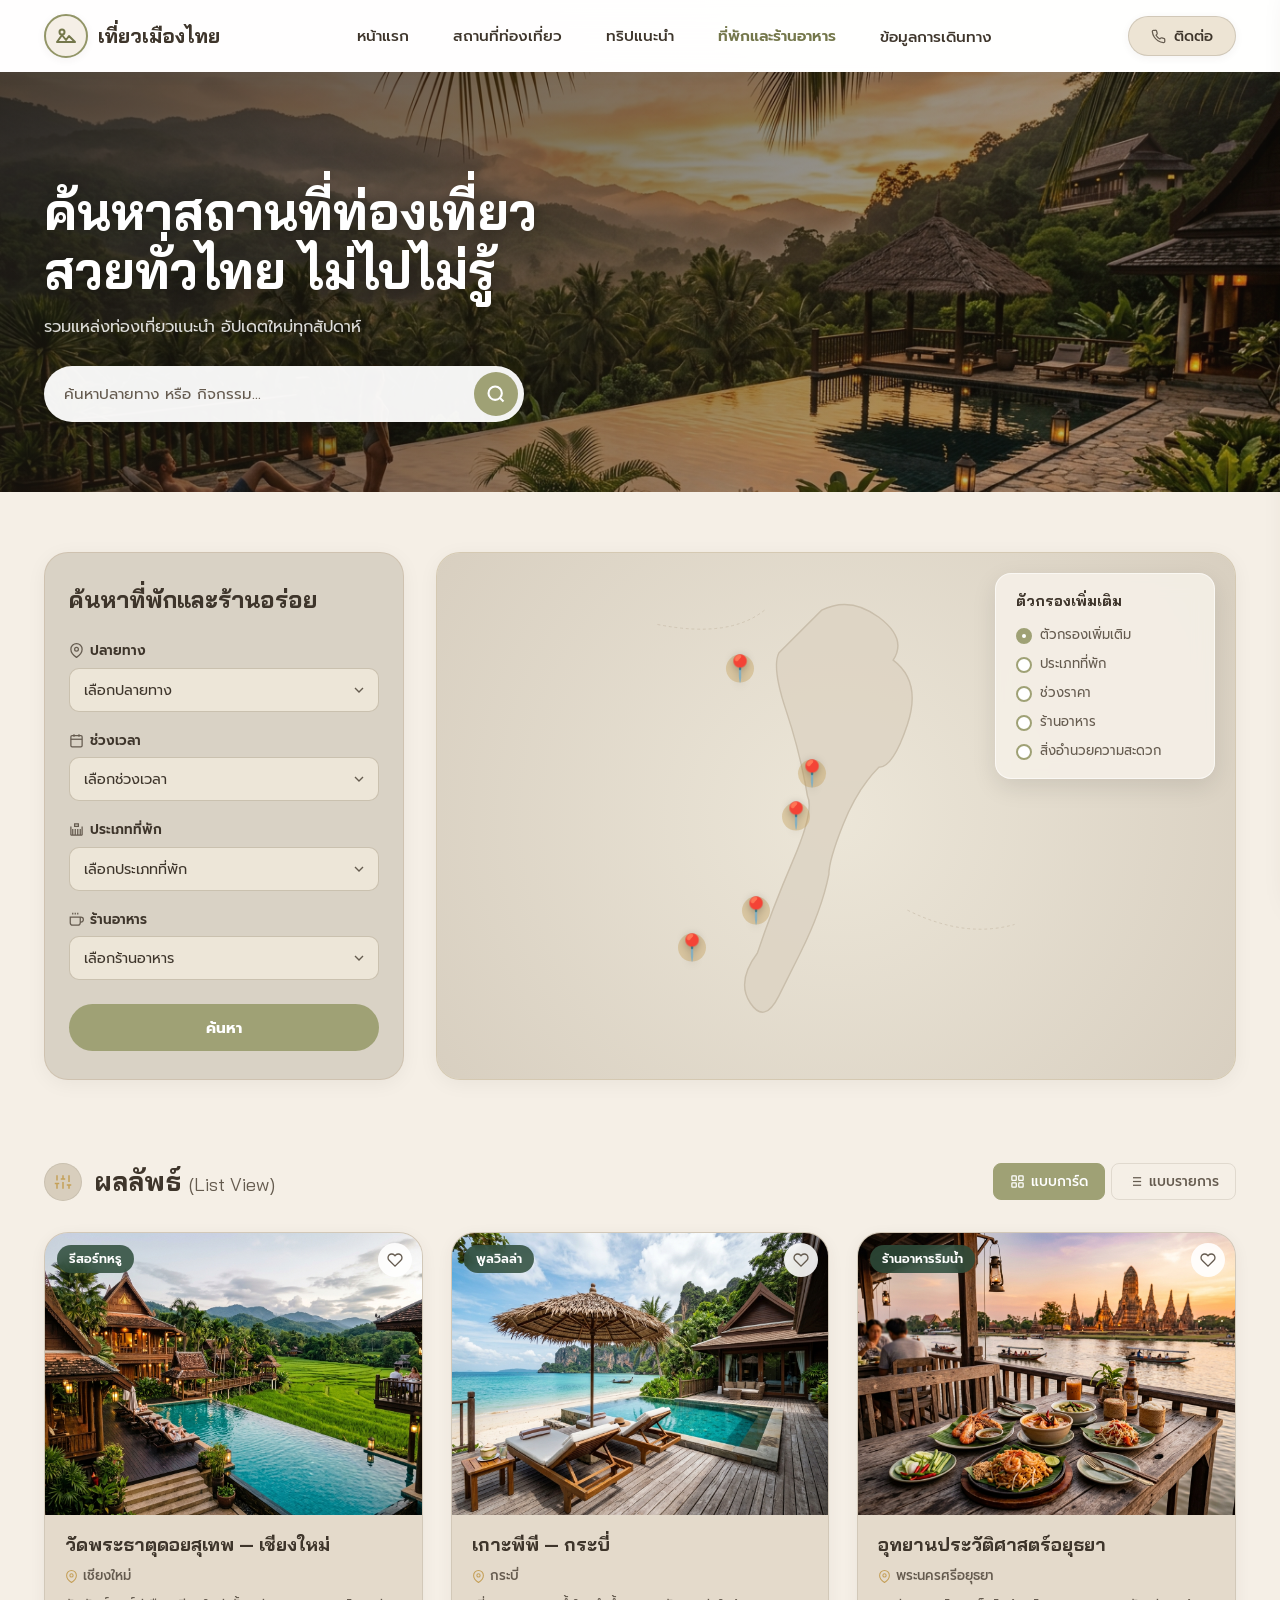
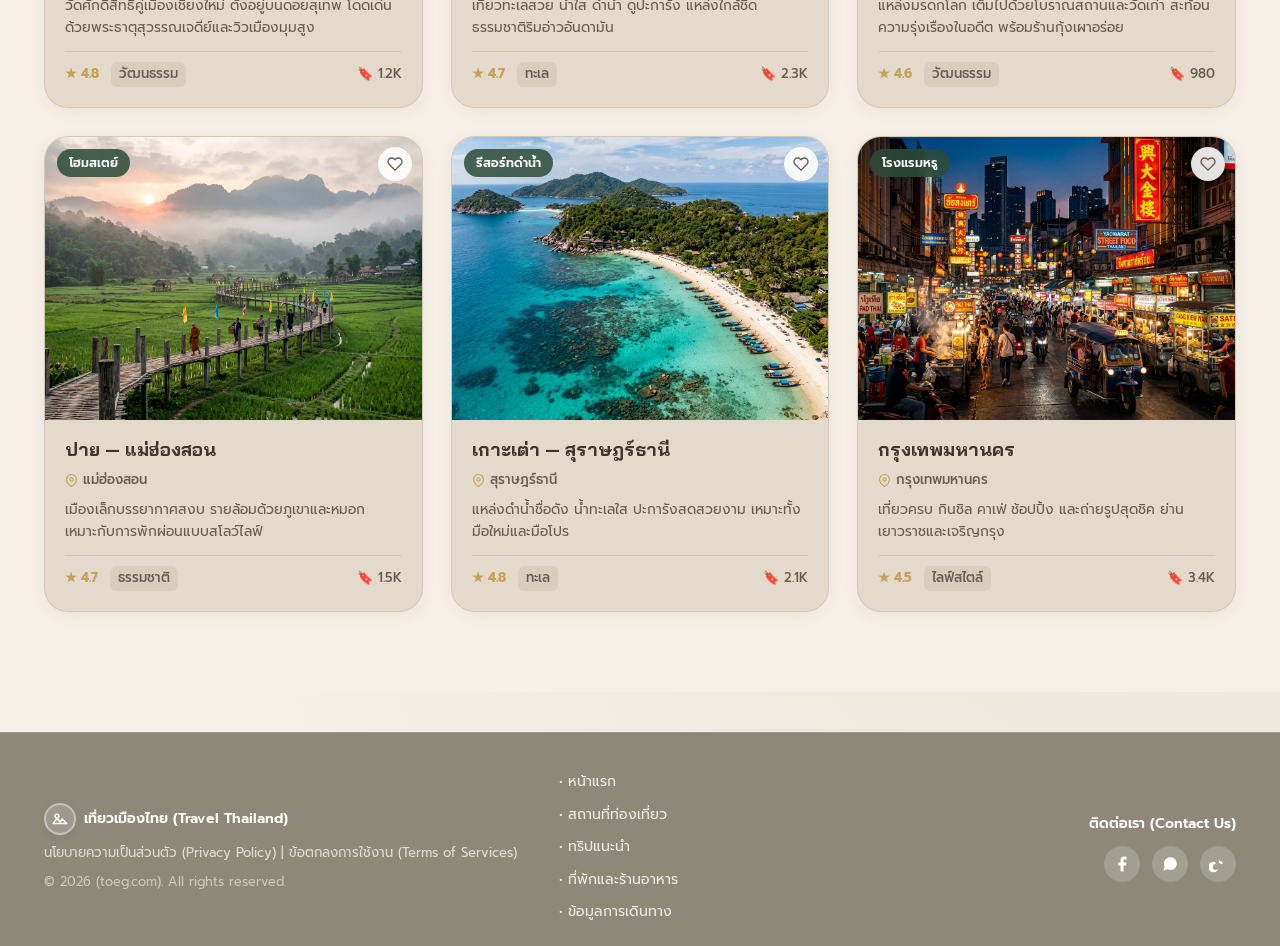
==== commit 675fcc09: "Update hotels.html" ====
--- a/hotels.html
+++ b/hotels.html
@@ -8,7 +8,7 @@
     content="ค้นหาที่พักและร้านอาหารทั่วไทย - รวมรีสอร์ท โรงแรมสวย ร้านอาหารอร่อย คาเฟ่ยอดนิยมทั่วประเทศไทย">
   <meta name="keywords"
     content="ที่พัก, ร้านอาหาร, โรงแรม, รีสอร์ท, คาเฟ่, ที่พักเชียงใหม่, ที่พักกระบี่, ร้านอร่อยอยุธยา, เที่ยวไทย">
-  <title>ที่พักและร้านอาหาร - เที่ยวเมืองไทย</title>
+  <title>ที่พักและร้านอาหารร - เที่ยวเมืองไทย</title>
 
   <link rel="preconnect" href="https://fonts.googleapis.com">
   <link rel="preconnect" href="https://fonts.gstatic.com" crossorigin>
